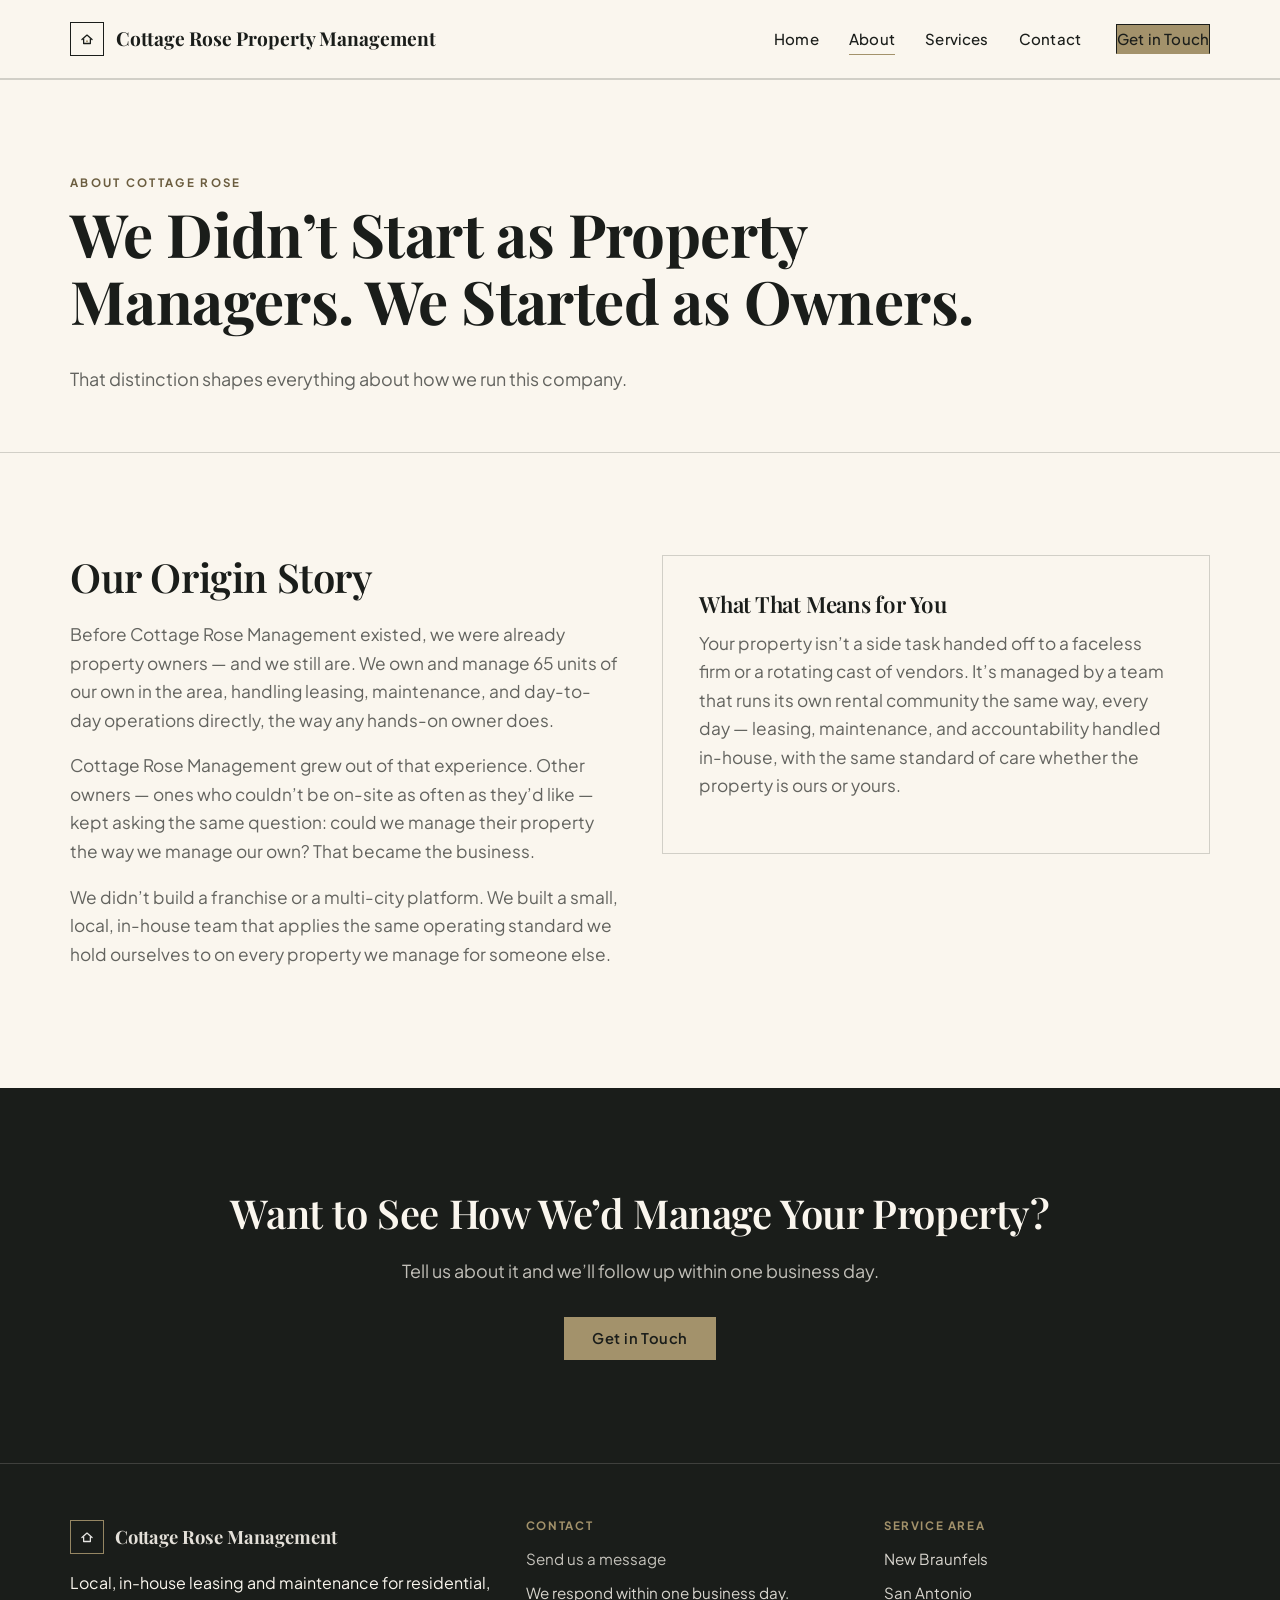
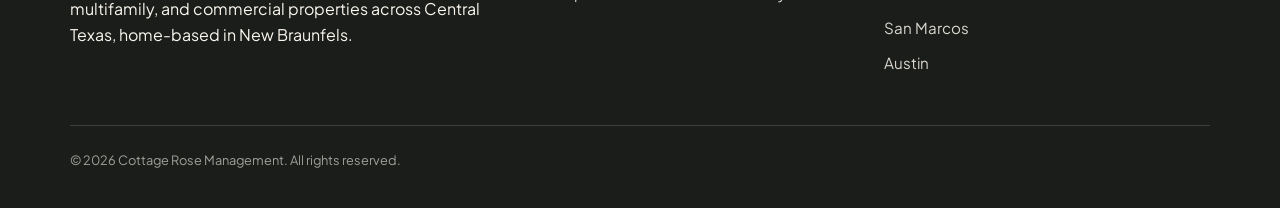
==== about.html @ 36126167 "Apply Web Interface Guidelines fixes across site Fix heading order, focus states, mobile nav focus t" ====
<!doctype html>
<html lang="en">
<head>
  <meta charset="UTF-8">
  <meta name="viewport" content="width=device-width, initial-scale=1.0">
  <meta name="color-scheme" content="light">
  <meta name="theme-color" content="#FAF6EE">
  <title>About Cottage Rose Management | Central Texas Owner-Operators</title>
  <meta name="description" content="Cottage Rose Property Management started as property owners, not property managers. We own and manage 65&nbsp;units of our own in the area, and manage every client property to that same standard.">
  <link rel="canonical" href="https://cottagerosepm.com/about.html">
  <link rel="icon" href="favicon.svg" type="image/svg+xml">

  <link rel="preconnect" href="https://fonts.googleapis.com">
  <link rel="preconnect" href="https://fonts.gstatic.com" crossorigin>
  <link href="https://fonts.googleapis.com/css2?family=Playfair+Display:wght@500;600;700;800&family=Plus+Jakarta+Sans:wght@400;500;600;700&display=swap" rel="stylesheet">

  <link rel="stylesheet" href="styles.css">
</head>
<body>
  <a class="skip-link" href="#main">Skip to content</a>

  <header class="site-header">
    <div class="container">
      <a href="index.html" class="brand" translate="no">
        <span class="brand-mark" aria-hidden="true">
          <svg viewBox="0 0 64 64" fill="none" xmlns="http://www.w3.org/2000/svg">
            <path d="M14 34 L32 18 L50 34" stroke="#1A1D1A" stroke-width="4.5" stroke-linecap="round" stroke-linejoin="round"/>
            <path d="M20 30 V48 H44 V30" stroke="#1A1D1A" stroke-width="4.5" stroke-linejoin="round"/>
            <circle cx="32" cy="40" r="3.5" fill="#A3926B"/>
          </svg>
        </span>
        <span class="brand-name-full">Cottage Rose Property Management</span>
        <span class="brand-name-short">Cottage Rose</span>
      </a>

      <nav class="main-nav" id="main-nav" aria-label="Primary">
        <ul>
          <li><a href="index.html">Home</a></li>
          <li><a href="about.html" aria-current="page">About</a></li>
          <li><a href="services.html">Services</a></li>
          <li><a href="contact.html">Contact</a></li>
        </ul>
        <a href="contact.html" class="btn btn-primary">Get in Touch</a>
      </nav>

      <button class="nav-toggle" id="nav-toggle" aria-label="Toggle menu" aria-expanded="false" aria-controls="main-nav">
        <svg aria-hidden="true" focusable="false" viewBox="0 0 24 24" fill="none" stroke="currentColor" stroke-width="2" stroke-linecap="round"><line x1="3" y1="6" x2="21" y2="6"/><line x1="3" y1="12" x2="21" y2="12"/><line x1="3" y1="18" x2="21" y2="18"/></svg>
      </button>
    </div>
  </header>

  <main id="main">

    <section class="page-hero">
      <div class="container">
        <span class="eyebrow">About Cottage Rose</span>
        <h1>We Didn’t Start as Property Managers. We Started as Owners.</h1>
        <p class="lede">That distinction shapes everything about how we run this company.</p>
      </div>
    </section>

    <section class="section-white origin-story">
      <div class="container two-col">
        <div class="reveal">
          <h2>Our Origin Story</h2>
          <p>Before Cottage Rose Management existed, we were already property owners &mdash; and we still are. We own and manage 65&nbsp;units of our own in the area, handling leasing, maintenance, and day-to-day operations directly, the way any hands-on owner does.</p>
          <p>Cottage Rose Management grew out of that experience. Other owners &mdash; ones who couldn’t be on-site as often as they’d like &mdash; kept asking the same question: could we manage their property the way we manage our own? That became the business.</p>
          <p>We didn’t build a franchise or a multi-city platform. We built a small, local, in-house team that applies the same operating standard we hold ourselves to on every property we manage for someone else.</p>
        </div>
        <div class="reveal">
          <div class="callout">
            <h3>What That Means for You</h3>
            <p>Your property isn’t a side task handed off to a faceless firm or a rotating cast of vendors. It’s managed by a team that runs its own rental community the same way, every day &mdash; leasing, maintenance, and accountability handled in-house, with the same standard of care whether the property is ours or yours.</p>
          </div>
        </div>
      </div>
    </section>

    <section class="cta-band">
      <div class="container">
        <div class="reveal">
          <h2>Want to See How We’d Manage Your Property?</h2>
          <p class="lede">Tell us about it and we’ll follow up within one business day.</p>
          <div class="hero-actions">
            <a href="contact.html" class="btn btn-primary">Get in Touch</a>
          </div>
        </div>
      </div>
    </section>

  </main>

  <footer class="site-footer">
    <div class="container">
      <div class="footer-grid">
        <div>
          <a href="index.html" class="footer-brand" translate="no">
            <span class="brand-mark" aria-hidden="true">
              <svg viewBox="0 0 64 64" fill="none" xmlns="http://www.w3.org/2000/svg">
                <path d="M14 34 L32 18 L50 34" stroke="#FDFCF9" stroke-width="4.5" stroke-linecap="round" stroke-linejoin="round"/>
                <path d="M20 30 V48 H44 V30" stroke="#FDFCF9" stroke-width="4.5" stroke-linejoin="round"/>
              </svg>
            </span>
            Cottage Rose Management
          </a>
          <p>Local, in-house leasing and maintenance for residential, multifamily, and commercial properties across Central Texas, home-based in New Braunfels.</p>
        </div>
        <div>
          <h2>Contact</h2>
          <ul>
            <li><a href="contact.html">Send us a message</a></li>
            <li>We respond within one business day.</li>
          </ul>
        </div>
        <div>
          <h2>Service Area</h2>
          <ul>
            <li>New Braunfels</li>
            <li>San Antonio</li>
            <li>San Marcos</li>
            <li>Austin</li>
          </ul>
        </div>
      </div>
      <div class="footer-bottom">
        <p>&copy; 2026 Cottage Rose Management. All rights reserved.</p>
      </div>
    </div>
  </footer>

  <script src="main.js"></script>
</body>
</html>
---- styles.css ----
/* ==========================================================================
   Cottage Rose Management — shared stylesheet
   Design system: Boutique Architectural (editorial, hairline, sharp-cornered)
   ========================================================================== */

:root {
  --cream: #FAF6EE;
  --cream-line: rgba(26, 29, 26, 0.16);
  --charcoal: #1A1D1A;
  --charcoal-soft: rgba(26, 29, 26, 0.68);
  --charcoal-line: rgba(26, 29, 26, 0.18);
  --olive: #A3926B;
  --olive-dark: #6B5D3F; /* AA on cream (5.9:1); use --olive on dark sections */
  --white: #FFFFFF;

  /* legacy aliases kept so any un-migrated reference still resolves sanely */
  --ink: var(--charcoal);
  --limestone: var(--cream);
  --cedar: var(--olive);
  --juniper: var(--olive-dark);

  --font-serif: "Playfair Display", Georgia, serif;
  --font-sans: "Plus Jakarta Sans", -apple-system, BlinkMacSystemFont, "Segoe UI", sans-serif;

  --container: 1180px;
  --radius: 0;
}

/* ---------- reset ---------- */
*, *::before, *::after { box-sizing: border-box; }
html {
  scroll-behavior: smooth;
  scroll-padding-top: 96px; /* sticky header (78px) + breathing room */
  color-scheme: light;
  -webkit-tap-highlight-color: rgba(163, 146, 107, 0.25);
}
[id] { scroll-margin-top: 96px; }
a, button, input, select, textarea, label { touch-action: manipulation; }
@media (prefers-reduced-motion: reduce) {
  html { scroll-behavior: auto; }
  *, *::before, *::after {
    animation-duration: 0.01ms !important;
    animation-iteration-count: 1 !important;
    transition-duration: 0.01ms !important;
    scroll-behavior: auto !important;
  }
}

body { overflow-x: clip; }

body {
  margin: 0;
  background: var(--cream);
  color: var(--charcoal);
  font-family: var(--font-sans);
  font-size: 1rem;
  line-height: 1.65;
  -webkit-font-smoothing: antialiased;
}

img { max-width: 100%; height: auto; display: block; }
a { color: inherit; }
h1, h2, h3, h4 {
  font-family: var(--font-serif);
  color: var(--charcoal);
  line-height: 1.12;
  letter-spacing: -0.01em;
  margin: 0 0 0.5em;
  font-weight: 600;
}
p { margin: 0 0 1em; }
ul { margin: 0; padding: 0; list-style: none; }

h1, h2, h3 { text-wrap: balance; }
.lede, .reason-row p { text-wrap: pretty; }
h1 { font-size: clamp(2.3rem, 5.2vw, 3.75rem); font-weight: 700; }
h2 { font-size: clamp(1.7rem, 3.4vw, 2.5rem); }
h3, .as-h3 { font-size: clamp(1.15rem, 2.1vw, 1.4rem); }

.eyebrow {
  font-family: var(--font-sans);
  font-size: 0.72rem;
  letter-spacing: 0.2em;
  text-transform: uppercase;
  color: var(--olive-dark);
  font-weight: 700;
  display: inline-block;
  margin-bottom: 0.9em;
}

.lede {
  font-size: 1.12rem;
  color: var(--charcoal-soft);
  max-width: 58ch;
}

/* focus states */
a:focus-visible,
button:focus-visible,
input:focus-visible,
textarea:focus-visible,
select:focus-visible,
[tabindex="-1"]:focus-visible {
  outline: 2px solid var(--olive-dark);
  outline-offset: 3px;
}

.skip-link {
  position: absolute;
  left: -9999px;
  top: 0;
  background: var(--charcoal);
  color: var(--cream);
  padding: 0.75em 1.25em;
  z-index: 1000;
}
.skip-link:focus {
  left: 0;
  top: 0;
}

.container {
  max-width: var(--container);
  margin: 0 auto;
  padding: 0 max(1.25rem, env(safe-area-inset-right)) 0 max(1.25rem, env(safe-area-inset-left));
}

section { padding: clamp(3.5rem, 8vw, 6.5rem) 0; }
main > section {
  border-top: 1px solid var(--charcoal-line);
}
main > section.hero,
main > section.no-line {
  border-top: none;
}
main > section.section-dark {
  border-top-color: rgba(250, 246, 238, 0.16);
}

/* ---------- buttons ---------- */
.btn {
  display: inline-flex;
  align-items: center;
  justify-content: center;
  gap: 0.5em;
  font-family: var(--font-sans);
  font-weight: 600;
  font-size: 0.92rem;
  letter-spacing: 0.03em;
  padding: 0.9em 1.9em;
  border-radius: 0;
  border: 1.5px solid var(--charcoal);
  cursor: pointer;
  text-decoration: none;
  transition: background-color 0.18s ease, color 0.18s ease, border-color 0.18s ease;
  line-height: 1.1;
}
.btn-primary {
  background: var(--olive);
  color: var(--charcoal);
  border-color: var(--charcoal);
}
.btn-primary:hover { background: var(--charcoal); color: var(--cream); }
.btn-ghost {
  background: transparent;
  border-color: var(--charcoal);
  color: var(--charcoal);
}
.btn-ghost:hover { background: var(--charcoal); color: var(--cream); }
.btn-ghost-light {
  background: transparent;
  border-color: var(--cream);
  color: var(--cream);
}
.btn-ghost-light:hover { background: var(--cream); color: var(--charcoal); }
.btn-solid-dark {
  background: var(--charcoal);
  color: var(--cream);
  border-color: var(--charcoal);
}
.btn-solid-dark:hover { background: var(--olive); color: var(--charcoal); border-color: var(--charcoal); }

/* ---------- header ---------- */
.site-header {
  position: sticky;
  top: 0;
  z-index: 100;
  background: var(--cream);
  border-bottom: 1px solid var(--charcoal-line);
}
.site-header .container {
  display: flex;
  align-items: center;
  justify-content: space-between;
  height: 78px;
}
.brand, .corridor-city > *, .reason-row > * { min-width: 0; }
.brand {
  display: flex;
  align-items: center;
  gap: 0.65em;
  text-decoration: none;
  font-family: var(--font-serif);
  font-weight: 700;
  font-size: 1.2rem;
  color: var(--charcoal);
}
.brand-mark {
  width: 34px;
  height: 34px;
  display: inline-flex;
  align-items: center;
  justify-content: center;
  flex-shrink: 0;
  border: 1.5px solid var(--charcoal);
}
.brand-mark svg { width: 18px; height: 18px; }
.brand-name-full { display: none; }
.brand-name-short { display: inline; }
@media (min-width: 480px) {
  .brand-name-full { display: inline; }
  .brand-name-short { display: none; }
}

.main-nav {
  display: flex;
  align-items: center;
  gap: 2.2rem;
}
.main-nav ul {
  display: flex;
  gap: 1.9rem;
}
.main-nav a {
  text-decoration: none;
  font-weight: 500;
  font-size: 0.94rem;
  letter-spacing: 0.01em;
  color: var(--charcoal);
  padding: 0.4em 0;
  border-bottom: 1.5px solid transparent;
  transition: border-color 0.15s ease, color 0.15s ease;
}
.main-nav a:hover,
.main-nav a[aria-current="page"] {
  color: var(--charcoal);
  border-bottom-color: var(--olive);
}

.nav-toggle {
  display: none;
  background: none;
  border: none;
  cursor: pointer;
  padding: 0.5em;
  color: var(--charcoal);
}
.nav-toggle svg { width: 26px; height: 26px; }

@media (max-width: 860px) {
  .nav-toggle { display: inline-flex; }
  .main-nav {
    position: fixed;
    inset: 78px 0 0 0;
    background: var(--cream);
    flex-direction: column;
    align-items: flex-start;
    padding: 2rem 1.25rem;
    gap: 1.5rem;
    transform: translateX(100%);
    visibility: hidden;
    transition: transform 0.25s ease, visibility 0s linear 0.25s;
    overflow-y: auto;
    overscroll-behavior: contain;
    border-top: 1px solid var(--charcoal-line);
  }
  .main-nav.is-open { transform: translateX(0); visibility: visible; transition-delay: 0s; }
  .main-nav ul {
    flex-direction: column;
    gap: 1.1rem;
    width: 100%;
  }
  .main-nav a { font-size: 1.15rem; display: block; }
  .main-nav .btn { width: 100%; }
}

/* ---------- hero ---------- */
.hero {
  padding: clamp(3rem, 8vw, 5.5rem) 0 clamp(3rem, 7vw, 5rem);
  border-bottom: 1px solid var(--charcoal-line);
}
.hero .container {
  display: grid;
  gap: 3rem;
  align-items: center;
}
@media (min-width: 900px) {
  .hero .container {
    grid-template-columns: 1.15fr 0.85fr;
    gap: 4rem;
  }
}
.hero-headline {
  text-transform: uppercase;
  margin-bottom: 0.5em;
}
.hero-copy .lede { margin-bottom: 0; }
.hero-actions {
  display: flex;
  flex-wrap: wrap;
  gap: 1rem;
  margin-top: 1.9rem;
}

.sketch-frame {
  border: 1px solid var(--charcoal-line);
  padding: clamp(1.25rem, 3vw, 2.25rem);
  background: var(--white);
}
.sketch-frame img { width: 100%; }
.sketch-caption {
  display: block;
  margin-top: 1rem;
  font-size: 0.72rem;
  letter-spacing: 0.14em;
  text-transform: uppercase;
  color: var(--charcoal-soft);
  text-align: center;
}

/* ---------- generic layout helpers ---------- */
.card {
  background: var(--white);
  border: 1px solid var(--charcoal-line);
  border-radius: 0;
  padding: 2rem;
}

.grid {
  display: grid;
  gap: 1.5rem;
}
@media (min-width: 700px) {
  .grid-3 { grid-template-columns: repeat(3, 1fr); }
  .grid-2 { grid-template-columns: repeat(2, 1fr); }
  .grid-4 { grid-template-columns: repeat(4, 1fr); }
}

/* ---------- reveal on scroll ---------- */
.reveal {
  opacity: 0;
  transform: translateY(14px);
  transition: opacity 0.6s ease, transform 0.6s ease;
}
.reveal.is-visible {
  opacity: 1;
  transform: translateY(0);
}
@media (prefers-reduced-motion: reduce) {
  .reveal { opacity: 1; transform: none; transition: none; }
}

/* ---------- section variants ---------- */
.section-white { background: var(--cream); }
.section-dark,
.section-ink {
  background: var(--charcoal);
  color: var(--cream);
}
.section-dark h2, .section-dark h3,
.section-ink h2, .section-ink h3 { color: var(--cream); }
.section-dark .eyebrow,
.section-ink .eyebrow { color: var(--olive); }
.section-dark .lede,
.section-ink .lede { color: rgba(250, 246, 238, 0.75); }

.section-head {
  max-width: 720px;
  margin: 0 auto 3rem;
  text-align: center;
}
.section-head.align-left { text-align: left; margin-left: 0; }

/* ---------- audience / trust section ---------- */
.audience-section .container {
  display: grid;
  gap: 3rem;
  align-items: center;
}
@media (min-width: 900px) {
  .audience-section .container { grid-template-columns: 0.9fr 1.1fr; }
}
.audience-visual {
  border: 1px solid var(--charcoal-line);
  background: var(--white);
  padding: 1.5rem;
}

/* ---------- why cottage rose / differentiator ---------- */
.differentiator {
  border-top: 1px solid var(--charcoal-line);
  border-bottom: 1px solid var(--charcoal-line);
  padding: clamp(1.75rem, 4vw, 2.5rem) 0;
  margin-bottom: 2.75rem;
}
.differentiator h3 { margin-bottom: 0.5em; }

.reason-list {
  border-top: 1px solid var(--charcoal-line);
}
.reason-row {
  display: grid;
  grid-template-columns: auto 1fr;
  gap: 1.5rem 2rem;
  padding: 1.9rem 0;
  border-bottom: 1px solid var(--charcoal-line);
  align-items: start;
}
@media (min-width: 700px) {
  .reason-row { grid-template-columns: 100px 1fr; }
}
.reason-number, .city-index, .wwd-index, .step-index, .pillar-stat .num {
  font-variant-numeric: tabular-nums;
}
.reason-number {
  font-family: var(--font-serif);
  font-size: 1.6rem;
  color: var(--olive-dark);
  line-height: 1;
}
.reason-row h3 { margin-bottom: 0.4em; }
.reason-row p { margin: 0; color: var(--charcoal-soft); max-width: 56ch; }

/* ---------- corridor / service area section ---------- */
.corridor-grid {
  display: grid;
  gap: 2.5rem;
}
@media (min-width: 860px) {
  .corridor-grid { grid-template-columns: 0.9fr 1.1fr; gap: 4rem; }
}
.corridor-cities {
  border-top: 1px solid rgba(250, 246, 238, 0.2);
}
.corridor-city {
  display: grid;
  grid-template-columns: 3rem 1fr auto;
  align-items: baseline;
  gap: 1rem;
  padding: 1.4rem 0;
  border-bottom: 1px solid rgba(250, 246, 238, 0.2);
}
.corridor-city .city-index {
  font-family: var(--font-sans);
  font-size: 0.78rem;
  letter-spacing: 0.08em;
  color: var(--olive);
  font-weight: 700;
}
.corridor-city .city-name {
  font-family: var(--font-serif);
  font-size: 1.3rem;
  color: var(--cream);
}
.corridor-city .city-tag {
  font-size: 0.72rem;
  letter-spacing: 0.1em;
  text-transform: uppercase;
  color: var(--olive);
  font-weight: 700;
  text-align: right;
}

/* ---------- what we do (typographic grid) ---------- */
.wwd-grid {
  border-top: 1px solid var(--charcoal-line);
  border-left: 1px solid var(--charcoal-line);
  display: grid;
}
@media (min-width: 700px) {
  .wwd-grid { grid-template-columns: repeat(4, 1fr); }
}
.wwd-item {
  padding: 2rem 1.75rem;
  border-right: 1px solid var(--charcoal-line);
  border-bottom: 1px solid var(--charcoal-line);
}
.wwd-item .wwd-index {
  font-family: var(--font-sans);
  font-size: 0.72rem;
  letter-spacing: 0.14em;
  color: var(--olive-dark);
  font-weight: 700;
  text-transform: uppercase;
  display: block;
  margin-bottom: 1rem;
}
.wwd-item h3 { margin-bottom: 0.5em; }
.wwd-item p { margin: 0; color: var(--charcoal-soft); font-size: 0.95rem; }

/* ---------- how it works ---------- */
.steps {
  border-top: 1px solid var(--charcoal-line);
  border-left: 1px solid var(--charcoal-line);
  display: grid;
}
@media (min-width: 700px) {
  .steps { grid-template-columns: repeat(4, 1fr); }
}
.step {
  padding: 2rem 1.75rem;
  border-right: 1px solid var(--charcoal-line);
  border-bottom: 1px solid var(--charcoal-line);
}
.step-index {
  font-family: var(--font-sans);
  font-size: 0.78rem;
  letter-spacing: 0.1em;
  color: var(--olive-dark);
  font-weight: 700;
  display: block;
  margin-bottom: 0.9em;
}

/* ---------- CTA band ---------- */
.cta-band {
  background: var(--charcoal);
  color: var(--cream);
  text-align: center;
}
.cta-band h2 { color: var(--cream); }
.cta-band .lede { color: rgba(250, 246, 238, 0.75); margin-left: auto; margin-right: auto; }
.cta-band .hero-actions { justify-content: center; }

/* ---------- about page ---------- */
.origin-story p { font-size: 1.08rem; max-width: 66ch; color: var(--charcoal-soft); }
.callout {
  border: 1px solid var(--charcoal-line);
  padding: clamp(1.75rem, 4vw, 2.25rem);
}
.callout h3 { margin-bottom: 0.5em; }

/* ---------- services page ---------- */
.pillar {
  border: 1px solid var(--charcoal-line);
  padding: clamp(1.75rem, 4vw, 2.5rem);
}
.pillar h3, .pillar .as-h3 { margin-bottom: 0.3em; }
.pillar .eyebrow { margin-bottom: 0.5em; }
.pillar ul { margin-top: 1rem; }
.pillar li {
  position: relative;
  padding-left: 1.4em;
  margin-bottom: 0.75em;
  color: var(--charcoal-soft);
}
.pillar li::before {
  content: "\2014";
  position: absolute;
  left: 0;
  color: var(--olive-dark);
}

.pillar-stat {
  display: inline-flex;
  align-items: baseline;
  gap: 0.6em;
  border: 1px solid var(--charcoal-line);
  padding: 0.6em 1.1em;
  margin: 0 0 1.25em;
}
.pillar-stat .num {
  font-family: var(--font-serif);
  font-size: 1.35rem;
  font-weight: 700;
  color: var(--olive-dark);
}
.pillar-stat .label {
  font-size: 0.7rem;
  text-transform: uppercase;
  letter-spacing: 0.08em;
  color: var(--charcoal-soft);
}

.comparison {
  background: var(--charcoal);
  color: var(--cream);
  padding: clamp(1.75rem, 4vw, 2.5rem);
}
.comparison h3, .comparison .as-h3 { color: var(--cream); }
.comparison-grid {
  display: grid;
  gap: 1px;
  margin-top: 1.5rem;
  background: rgba(250, 246, 238, 0.18);
}
@media (min-width: 700px) {
  .comparison-grid { grid-template-columns: 1fr 1fr; }
}
.comparison-col {
  background: var(--charcoal);
  padding: 1.75rem;
}
.comparison-col h3 {
  font-family: var(--font-sans);
  font-size: 0.75rem;
  letter-spacing: 0.14em;
  text-transform: uppercase;
  margin-bottom: 1em;
  font-weight: 700;
}
.comparison-col.us h3 { color: var(--olive); }
.comparison-col.them h3 { color: rgba(250, 246, 238, 0.55); }
.comparison-col li {
  padding-left: 1.3em;
  position: relative;
  margin-bottom: 0.7em;
  font-size: 0.96rem;
}
.comparison-col li::before {
  content: "\2014";
  position: absolute;
  left: 0;
  opacity: 0.6;
}

.property-types {
  display: flex;
  flex-wrap: wrap;
  gap: 0.75rem;
}
.tag {
  font-family: var(--font-sans);
  font-size: 0.8rem;
  letter-spacing: 0.03em;
  background: transparent;
  border: 1px solid var(--charcoal-line);
  padding: 0.55em 1.1em;
  color: var(--charcoal);
}

/* ---------- testimonials placeholder ---------- */
.testimonials-placeholder {
  border: 1px dashed var(--charcoal-line);
  padding: 2rem;
  text-align: center;
  color: var(--charcoal-soft);
  font-size: 0.92rem;
}

/* ---------- contact page ---------- */
.contact-layout {
  display: grid;
  gap: 2.5rem;
}
@media (min-width: 900px) {
  .contact-layout { grid-template-columns: 1.2fr 0.8fr; }
}
.contact-form {
  border: 1px solid var(--charcoal-line);
  padding: clamp(1.75rem, 4vw, 2.5rem);
}
.form-row { margin-bottom: 1.5rem; }
.form-row-group {
  display: grid;
  gap: 1.5rem;
}
@media (min-width: 560px) {
  .form-row-group.cols-2 { grid-template-columns: 1fr 1fr; }
}
label {
  display: block;
  font-family: var(--font-sans);
  font-weight: 700;
  font-size: 0.72rem;
  letter-spacing: 0.1em;
  text-transform: uppercase;
  margin-bottom: 0.6em;
  color: var(--charcoal-soft);
}
.hint { font-weight: 400; text-transform: none; letter-spacing: 0; color: var(--charcoal-soft); font-size: 0.85rem; }
input[type="text"],
input[type="email"],
input[type="tel"],
select,
textarea {
  width: 100%;
  font-family: var(--font-sans);
  font-size: 1rem;
  padding: 0.6em 0.1em;
  border: none;
  border-bottom: 1px solid rgba(26, 29, 26, 0.3);
  border-radius: 0;
  background: transparent;
  color: var(--charcoal);
  transition: border-color 0.15s ease;
}
input:focus-visible, select:focus-visible, textarea:focus-visible { border-bottom-color: var(--olive-dark); }
select, select option { background-color: var(--cream); color: var(--charcoal); }
.section-dark a:focus-visible, .cta-band a:focus-visible, .site-footer a:focus-visible, .contact-info-card a:focus-visible { outline-color: var(--olive); }
textarea { resize: vertical; min-height: 120px; }

.hp-field {
  position: absolute;
  left: -9999px;
  width: 1px;
  height: 1px;
  overflow: hidden;
}

.form-status {
  margin-top: 1rem;
  padding: 1rem 1.25rem;
  border: 1px solid var(--charcoal-line);
  font-size: 0.95rem;
  display: none;
}
.form-status.is-visible { display: block; }
.form-status.success {
  border-color: var(--olive-dark);
  color: var(--charcoal);
}
.form-status.error {
  border-color: var(--charcoal);
  color: var(--charcoal);
}
.form-success-panel {
  text-align: center;
  padding: 2.5rem 1rem;
}

.contact-info-card {
  background: var(--charcoal);
  color: var(--cream);
  padding: clamp(1.75rem, 4vw, 2.25rem);
}
.contact-info-card h3, .contact-info-card .as-h3 { color: var(--cream); }
.contact-info-card a {
  color: var(--cream);
  text-decoration: none;
  border-bottom: 1px solid rgba(250, 246, 238, 0.4);
}
.contact-info-card a:hover { border-bottom-color: var(--cream); }
.contact-list { margin-top: 1.4rem; }
.contact-list li { margin-bottom: 1.2rem; font-size: 0.98rem; }
.contact-list .label {
  display: block;
  font-family: var(--font-sans);
  font-size: 0.7rem;
  letter-spacing: 0.12em;
  text-transform: uppercase;
  color: var(--olive);
  margin-bottom: 0.4em;
  font-weight: 700;
}

/* ---------- footer ---------- */
.site-footer {
  background: var(--charcoal);
  color: var(--cream);
  padding: 3.5rem 0 1.5rem;
  border-top: 1px solid rgba(250, 246, 238, 0.16);
}
.footer-grid {
  display: grid;
  gap: 2rem;
  margin-bottom: 2.5rem;
}
@media (min-width: 700px) {
  .footer-grid { grid-template-columns: 1.3fr 1fr 1fr; }
}
.footer-brand {
  display: flex;
  align-items: center;
  gap: 0.6em;
  font-family: var(--font-serif);
  font-weight: 700;
  font-size: 1.15rem;
  color: var(--cream);
  margin-bottom: 0.85em;
  text-decoration: none;
}
.footer-brand .brand-mark { border-color: var(--olive); }
.site-footer h2 {
  font-family: var(--font-sans);
  font-size: 0.72rem;
  letter-spacing: 0.14em;
  text-transform: uppercase;
  color: var(--olive);
  margin-bottom: 1.1em;
  font-weight: 700;
}
.site-footer a {
  color: var(--cream);
  text-decoration: none;
  opacity: 0.9;
}
.site-footer a:hover { opacity: 1; text-decoration: underline; }
.site-footer li { margin-bottom: 0.65em; font-size: 0.95rem; opacity: 0.85; }
.footer-bottom {
  border-top: 1px solid rgba(250, 246, 238, 0.16);
  padding-top: 1.5rem;
  font-size: 0.8rem;
  color: rgba(250, 246, 238, 0.6);
  display: flex;
  flex-wrap: wrap;
  gap: 0.5rem 1.5rem;
  justify-content: space-between;
}
/* ---------- misc page bits ---------- */
.page-hero {
  padding: clamp(3.5rem, 8vw, 5.5rem) 0 2.5rem;
}
.page-hero .eyebrow { margin-bottom: 0.7em; }
.page-hero .lede { margin-top: 0.75rem; }

.two-col {
  display: grid;
  gap: 2.75rem;
}
@media (min-width: 860px) {
  .two-col { grid-template-columns: 1fr 1fr; align-items: start; }
}
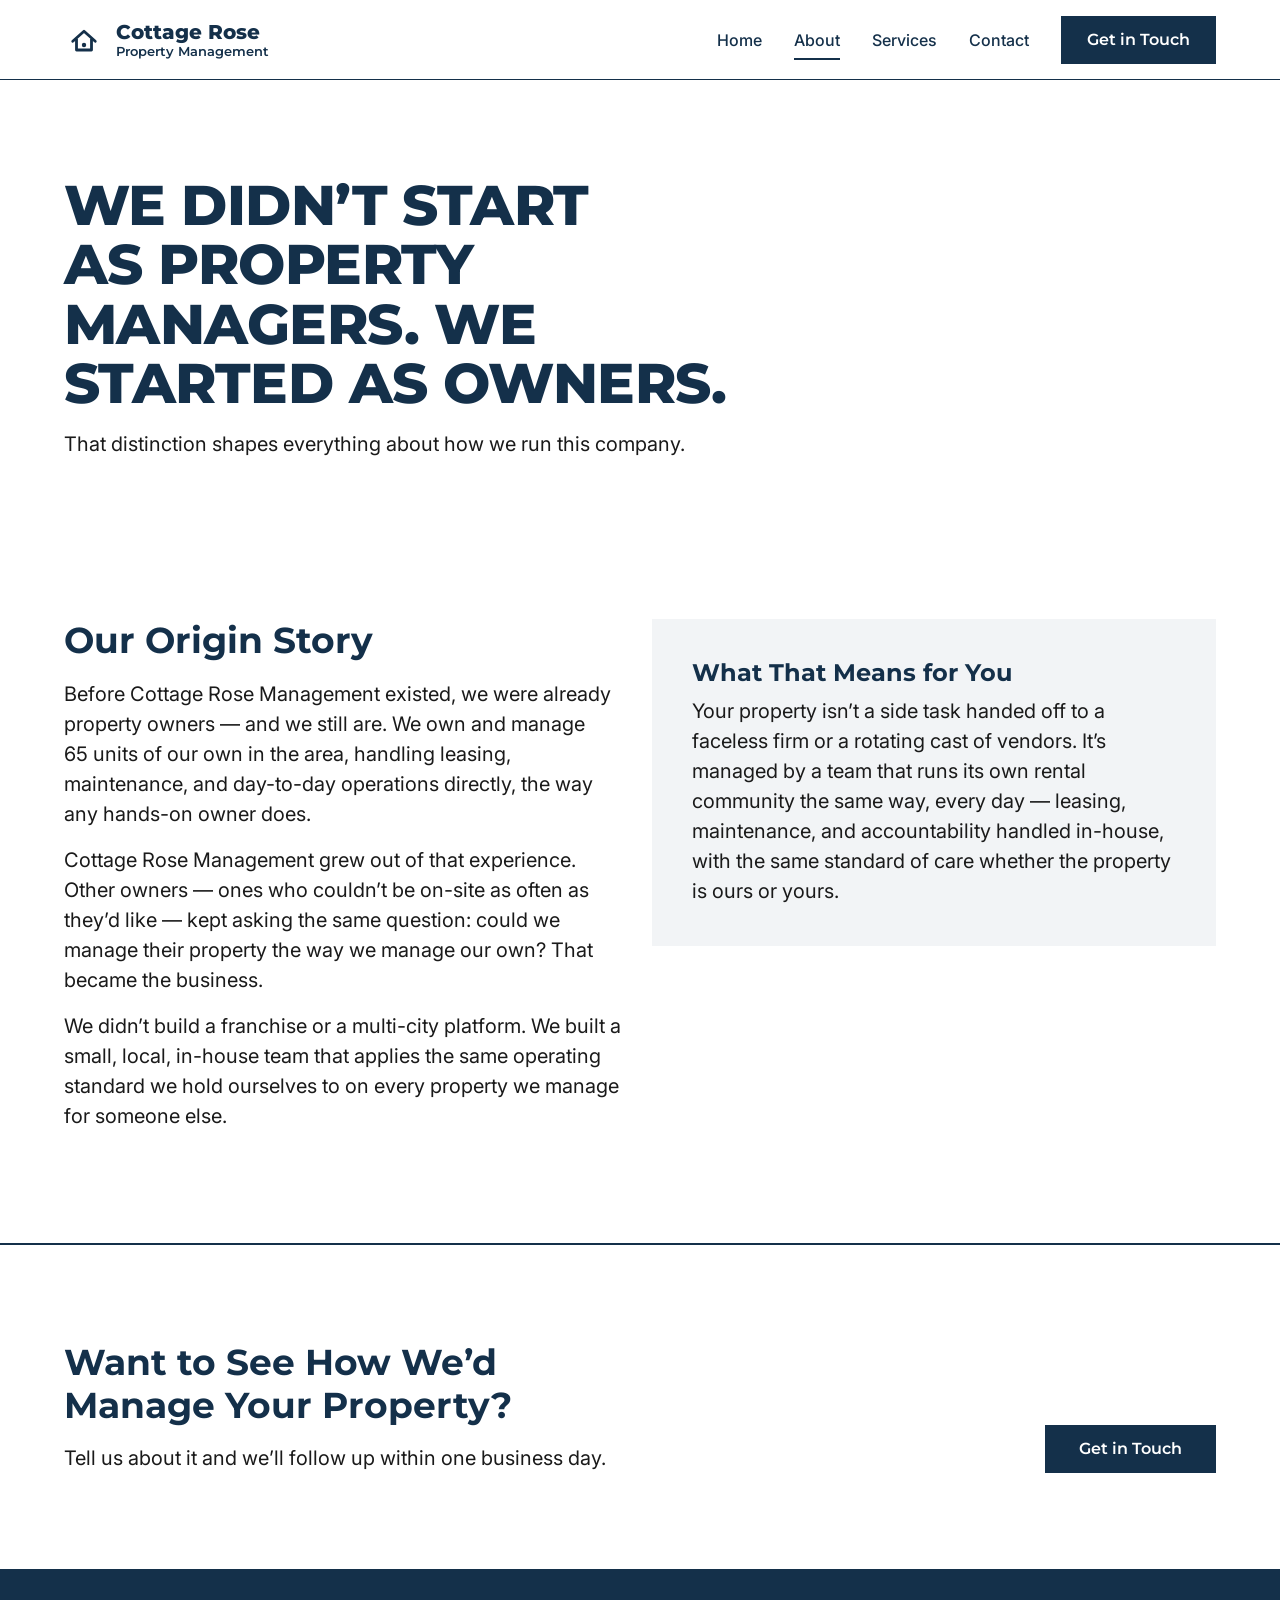
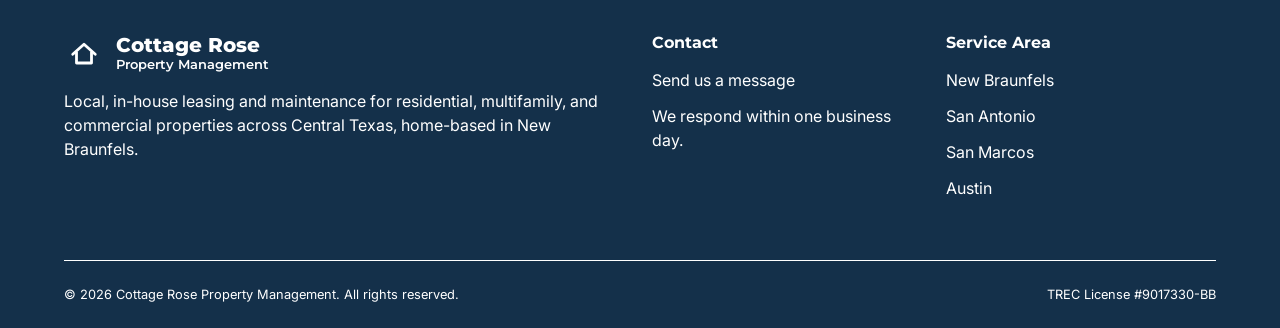
==== commit 680b2dc8: "Restyle to Cottage Rose brand system with flat, open layout Navy/gold/white/gray palette, Montserrat" ====
--- a/about.html
+++ b/about.html
@@ -4,7 +4,7 @@
   <meta charset="UTF-8">
   <meta name="viewport" content="width=device-width, initial-scale=1.0">
   <meta name="color-scheme" content="light">
-  <meta name="theme-color" content="#FAF6EE">
+  <meta name="theme-color" content="#FFFFFF">
   <title>About Cottage Rose Management | Central Texas Owner-Operators</title>
   <meta name="description" content="Cottage Rose Property Management started as property owners, not property managers. We own and manage 65&nbsp;units of our own in the area, and manage every client property to that same standard.">
   <link rel="canonical" href="https://cottagerosepm.com/about.html">
@@ -12,7 +12,7 @@
 
   <link rel="preconnect" href="https://fonts.googleapis.com">
   <link rel="preconnect" href="https://fonts.gstatic.com" crossorigin>
-  <link href="https://fonts.googleapis.com/css2?family=Playfair+Display:wght@500;600;700;800&family=Plus+Jakarta+Sans:wght@400;500;600;700&display=swap" rel="stylesheet">
+  <link href="https://fonts.googleapis.com/css2?family=Inter:wght@400;500;600&family=Montserrat:wght@600;700;800&display=swap" rel="stylesheet">
 
   <link rel="stylesheet" href="styles.css">
 </head>
@@ -24,13 +24,12 @@
       <a href="index.html" class="brand" translate="no">
         <span class="brand-mark" aria-hidden="true">
           <svg viewBox="0 0 64 64" fill="none" xmlns="http://www.w3.org/2000/svg">
-            <path d="M14 34 L32 18 L50 34" stroke="#1A1D1A" stroke-width="4.5" stroke-linecap="round" stroke-linejoin="round"/>
-            <path d="M20 30 V48 H44 V30" stroke="#1A1D1A" stroke-width="4.5" stroke-linejoin="round"/>
-            <circle cx="32" cy="40" r="3.5" fill="#A3926B"/>
+            <path d="M14 34 L32 18 L50 34" stroke="#14304A" stroke-width="4.5" stroke-linecap="round" stroke-linejoin="round"/>
+            <path d="M20 30 V48 H44 V30" stroke="#14304A" stroke-width="4.5" stroke-linejoin="round"/>
+            <circle cx="32" cy="40" r="3.5" fill="#14304A"/>
           </svg>
         </span>
-        <span class="brand-name-full">Cottage Rose Property Management</span>
-        <span class="brand-name-short">Cottage Rose</span>
+        <span class="brand-text"><span class="brand-line1">Cottage Rose</span><span class="brand-line2">Property Management</span></span>
       </a>
 
       <nav class="main-nav" id="main-nav" aria-label="Primary">
@@ -53,7 +52,6 @@
 
     <section class="page-hero">
       <div class="container">
-        <span class="eyebrow">About Cottage Rose</span>
         <h1>We Didn’t Start as Property Managers. We Started as Owners.</h1>
         <p class="lede">That distinction shapes everything about how we run this company.</p>
       </div>
@@ -97,11 +95,11 @@
           <a href="index.html" class="footer-brand" translate="no">
             <span class="brand-mark" aria-hidden="true">
               <svg viewBox="0 0 64 64" fill="none" xmlns="http://www.w3.org/2000/svg">
-                <path d="M14 34 L32 18 L50 34" stroke="#FDFCF9" stroke-width="4.5" stroke-linecap="round" stroke-linejoin="round"/>
-                <path d="M20 30 V48 H44 V30" stroke="#FDFCF9" stroke-width="4.5" stroke-linejoin="round"/>
+                <path d="M14 34 L32 18 L50 34" stroke="#FFFFFF" stroke-width="4.5" stroke-linecap="round" stroke-linejoin="round"/>
+                <path d="M20 30 V48 H44 V30" stroke="#FFFFFF" stroke-width="4.5" stroke-linejoin="round"/>
               </svg>
             </span>
-            Cottage Rose Management
+            <span class="brand-text"><span class="brand-line1">Cottage Rose</span><span class="brand-line2">Property Management</span></span>
           </a>
           <p>Local, in-house leasing and maintenance for residential, multifamily, and commercial properties across Central Texas, home-based in New Braunfels.</p>
         </div>
@@ -123,7 +121,8 @@
         </div>
       </div>
       <div class="footer-bottom">
-        <p>&copy; 2026 Cottage Rose Management. All rights reserved.</p>
+        <p>&copy; 2026 Cottage Rose Property Management. All rights reserved.</p>
+        <p>TREC License&nbsp;#9017330-BB</p>
       </div>
     </div>
   </footer>
--- a/styles.css
+++ b/styles.css
@@ -1,38 +1,32 @@
 /* ==========================================================================
-   Cottage Rose Management — shared stylesheet
-   Design system: Boutique Architectural (editorial, hairline, sharp-cornered)
+   Cottage Rose Property Management — shared stylesheet
+   System: flat, open, square-cornered. Five brand colors only.
+   Type: 1.25 modular scale · Spacing: 4/8px grid · Layout: 12 columns, 24px gutter
    ========================================================================== */
 
 :root {
-  --cream: #FAF6EE;
-  --cream-line: rgba(26, 29, 26, 0.16);
-  --charcoal: #1A1D1A;
-  --charcoal-soft: rgba(26, 29, 26, 0.68);
-  --charcoal-line: rgba(26, 29, 26, 0.18);
-  --olive: #A3926B;
-  --olive-dark: #6B5D3F; /* AA on cream (5.9:1); use --olive on dark sections */
+  /* brand palette — no tints, gradients or shadows */
   --white: #FFFFFF;
-
-  /* legacy aliases kept so any un-migrated reference still resolves sanely */
-  --ink: var(--charcoal);
-  --limestone: var(--cream);
-  --cedar: var(--olive);
-  --juniper: var(--olive-dark);
-
-  --font-serif: "Playfair Display", Georgia, serif;
-  --font-sans: "Plus Jakarta Sans", -apple-system, BlinkMacSystemFont, "Segoe UI", sans-serif;
-
-  --container: 1180px;
-  --radius: 0;
+  --ink: #1A1A1A;
+  --navy: #14304A;
+  --gold: #D9A33A;
+  --gray: #F2F4F6;
+
+  --font-head: "Montserrat", "Segoe UI", system-ui, sans-serif;
+  --font-sans: "Inter", -apple-system, BlinkMacSystemFont, "Segoe UI", sans-serif;
+
+  --container: 1200px;
+  --gutter: 1.5rem;
+  --header-h: 80px;
 }
 
 /* ---------- reset ---------- */
 *, *::before, *::after { box-sizing: border-box; }
 html {
   scroll-behavior: smooth;
-  scroll-padding-top: 96px; /* sticky header (78px) + breathing room */
+  scroll-padding-top: 96px; /* sticky header + breathing room */
   color-scheme: light;
-  -webkit-tap-highlight-color: rgba(163, 146, 107, 0.25);
+  -webkit-tap-highlight-color: rgba(20, 48, 74, 0.15);
 }
 [id] { scroll-margin-top: 96px; }
 a, button, input, select, textarea, label { touch-action: manipulation; }
@@ -46,300 +40,235 @@
   }
 }
 
-body { overflow-x: clip; }
-
 body {
   margin: 0;
-  background: var(--cream);
-  color: var(--charcoal);
+  overflow-x: clip;
+  background: var(--white);
+  color: var(--ink);
   font-family: var(--font-sans);
   font-size: 1rem;
-  line-height: 1.65;
+  line-height: 1.5;
   -webkit-font-smoothing: antialiased;
 }
 
 img { max-width: 100%; height: auto; display: block; }
 a { color: inherit; }
 h1, h2, h3, h4 {
-  font-family: var(--font-serif);
-  color: var(--charcoal);
-  line-height: 1.12;
+  font-family: var(--font-head);
+  color: var(--navy);
+  line-height: 1.2;
+  margin: 0 0 1rem;
+  font-weight: 700;
+}
+h1, h2, h3 { text-wrap: balance; }
+p { margin: 0 0 1rem; }
+ul { margin: 0; padding: 0; list-style: none; }
+
+h1 {
+  font-size: clamp(2.5rem, 5vw, 3.5rem);
+  font-weight: 800;
+  line-height: 1.06;
   letter-spacing: -0.01em;
-  margin: 0 0 0.5em;
-  font-weight: 600;
-}
-p { margin: 0 0 1em; }
-ul { margin: 0; padding: 0; list-style: none; }
-
-h1, h2, h3 { text-wrap: balance; }
-.lede, .reason-row p { text-wrap: pretty; }
-h1 { font-size: clamp(2.3rem, 5.2vw, 3.75rem); font-weight: 700; }
-h2 { font-size: clamp(1.7rem, 3.4vw, 2.5rem); }
-h3, .as-h3 { font-size: clamp(1.15rem, 2.1vw, 1.4rem); }
-
-.eyebrow {
-  font-family: var(--font-sans);
-  font-size: 0.72rem;
-  letter-spacing: 0.2em;
   text-transform: uppercase;
-  color: var(--olive-dark);
-  font-weight: 700;
-  display: inline-block;
-  margin-bottom: 0.9em;
-}
+}
+h2 { font-size: clamp(1.75rem, 3vw, 2.25rem); }
+h3, .as-h3 { font-size: clamp(1.25rem, 2vw, 1.5rem); }
 
 .lede {
-  font-size: 1.12rem;
-  color: var(--charcoal-soft);
+  font-size: 1.25rem;
   max-width: 58ch;
-}
-
-/* focus states */
+  text-wrap: pretty;
+}
+
+/* ---------- focus ---------- */
 a:focus-visible,
 button:focus-visible,
 input:focus-visible,
 textarea:focus-visible,
 select:focus-visible,
 [tabindex="-1"]:focus-visible {
-  outline: 2px solid var(--olive-dark);
+  outline: 2px solid var(--navy);
   outline-offset: 3px;
 }
+.section-dark a:focus-visible,
+.site-footer a:focus-visible,
+.contact-info-card a:focus-visible,
+.section-dark .btn:focus-visible { outline-color: var(--white); }
 
 .skip-link {
   position: absolute;
   left: -9999px;
   top: 0;
-  background: var(--charcoal);
-  color: var(--cream);
-  padding: 0.75em 1.25em;
+  background: var(--navy);
+  color: var(--white);
+  padding: 0.75rem 1.25rem;
   z-index: 1000;
 }
-.skip-link:focus {
-  left: 0;
-  top: 0;
-}
+.skip-link:focus { left: 0; top: 0; }
 
 .container {
   max-width: var(--container);
   margin: 0 auto;
-  padding: 0 max(1.25rem, env(safe-area-inset-right)) 0 max(1.25rem, env(safe-area-inset-left));
-}
-
-section { padding: clamp(3.5rem, 8vw, 6.5rem) 0; }
-main > section {
-  border-top: 1px solid var(--charcoal-line);
-}
-main > section.hero,
-main > section.no-line {
-  border-top: none;
-}
-main > section.section-dark {
-  border-top-color: rgba(250, 246, 238, 0.16);
-}
-
-/* ---------- buttons ---------- */
+  padding: 0 max(var(--gutter), env(safe-area-inset-right)) 0 max(var(--gutter), env(safe-area-inset-left));
+}
+
+section { padding: clamp(4rem, 8vw, 6rem) 0; }
+
+/* ---------- buttons: square navy blocks ---------- */
 .btn {
   display: inline-flex;
   align-items: center;
   justify-content: center;
-  gap: 0.5em;
-  font-family: var(--font-sans);
+  min-height: 3rem;
+  padding: 0 2rem;
+  font-family: var(--font-head);
   font-weight: 600;
-  font-size: 0.92rem;
-  letter-spacing: 0.03em;
-  padding: 0.9em 1.9em;
+  font-size: 1rem;
+  line-height: 1.25;
+  text-decoration: none;
+  border: 2px solid var(--navy);
   border-radius: 0;
-  border: 1.5px solid var(--charcoal);
   cursor: pointer;
-  text-decoration: none;
   transition: background-color 0.18s ease, color 0.18s ease, border-color 0.18s ease;
-  line-height: 1.1;
-}
-.btn-primary {
-  background: var(--olive);
-  color: var(--charcoal);
-  border-color: var(--charcoal);
-}
-.btn-primary:hover { background: var(--charcoal); color: var(--cream); }
-.btn-ghost {
-  background: transparent;
-  border-color: var(--charcoal);
-  color: var(--charcoal);
-}
-.btn-ghost:hover { background: var(--charcoal); color: var(--cream); }
-.btn-ghost-light {
-  background: transparent;
-  border-color: var(--cream);
-  color: var(--cream);
-}
-.btn-ghost-light:hover { background: var(--cream); color: var(--charcoal); }
-.btn-solid-dark {
-  background: var(--charcoal);
-  color: var(--cream);
-  border-color: var(--charcoal);
-}
-.btn-solid-dark:hover { background: var(--olive); color: var(--charcoal); border-color: var(--charcoal); }
+}
+.btn-primary, .btn-solid-dark { background: var(--navy); color: var(--white); }
+.btn-primary:hover, .btn-solid-dark:hover { background: var(--white); color: var(--navy); }
+.btn-ghost { background: transparent; color: var(--navy); }
+.btn-ghost:hover { background: var(--navy); color: var(--white); }
+.section-dark .btn-primary,
+.btn-ghost-light { background: var(--white); color: var(--navy); border-color: var(--white); }
+.section-dark .btn-primary:hover,
+.btn-ghost-light:hover { background: transparent; color: var(--white); }
 
 /* ---------- header ---------- */
 .site-header {
   position: sticky;
   top: 0;
   z-index: 100;
-  background: var(--cream);
-  border-bottom: 1px solid var(--charcoal-line);
+  height: var(--header-h);
+  background: var(--white);
+  border-bottom: 1px solid var(--navy);
 }
 .site-header .container {
   display: flex;
   align-items: center;
   justify-content: space-between;
-  height: 78px;
-}
-.brand, .corridor-city > *, .reason-row > * { min-width: 0; }
-.brand {
+  height: 100%;
+}
+.brand, .footer-brand {
   display: flex;
   align-items: center;
-  gap: 0.65em;
+  gap: 0.75rem;
+  min-width: 0;
   text-decoration: none;
-  font-family: var(--font-serif);
-  font-weight: 700;
-  font-size: 1.2rem;
-  color: var(--charcoal);
+  color: var(--navy);
 }
 .brand-mark {
-  width: 34px;
-  height: 34px;
+  width: 40px;
+  height: 40px;
   display: inline-flex;
   align-items: center;
   justify-content: center;
   flex-shrink: 0;
-  border: 1.5px solid var(--charcoal);
-}
-.brand-mark svg { width: 18px; height: 18px; }
-.brand-name-full { display: none; }
-.brand-name-short { display: inline; }
-@media (min-width: 480px) {
-  .brand-name-full { display: inline; }
-  .brand-name-short { display: none; }
-}
-
-.main-nav {
-  display: flex;
-  align-items: center;
-  gap: 2.2rem;
-}
-.main-nav ul {
-  display: flex;
-  gap: 1.9rem;
-}
-.main-nav a {
+}
+.brand-mark svg { width: 100%; height: 100%; }
+.brand-text { display: flex; flex-direction: column; line-height: 1.2; }
+.brand-line1 { font-family: var(--font-head); font-weight: 800; font-size: 1.25rem; }
+.brand-line2 { font-family: var(--font-head); font-weight: 600; font-size: 0.8rem; }
+
+.main-nav { display: flex; align-items: center; gap: 2rem; }
+.main-nav ul { display: flex; gap: 2rem; }
+.main-nav a:not(.btn) {
   text-decoration: none;
   font-weight: 500;
-  font-size: 0.94rem;
-  letter-spacing: 0.01em;
-  color: var(--charcoal);
-  padding: 0.4em 0;
-  border-bottom: 1.5px solid transparent;
-  transition: border-color 0.15s ease, color 0.15s ease;
-}
-.main-nav a:hover,
-.main-nav a[aria-current="page"] {
-  color: var(--charcoal);
-  border-bottom-color: var(--olive);
-}
+  color: var(--navy);
+  padding: 0.5rem 0;
+  border-bottom: 2px solid transparent;
+  transition: border-color 0.15s ease;
+}
+.main-nav a:not(.btn):hover,
+.main-nav a[aria-current="page"] { border-bottom-color: var(--navy); }
+.main-nav a.btn { padding: 0 1.5rem; }
 
 .nav-toggle {
+  font: inherit;
   display: none;
   background: none;
   border: none;
   cursor: pointer;
-  padding: 0.5em;
-  color: var(--charcoal);
-}
-.nav-toggle svg { width: 26px; height: 26px; }
+  padding: 0.5rem;
+  color: var(--navy);
+}
+.nav-toggle svg { width: 24px; height: 24px; }
 
 @media (max-width: 860px) {
   .nav-toggle { display: inline-flex; }
   .main-nav {
     position: fixed;
-    inset: 78px 0 0 0;
-    background: var(--cream);
+    inset: var(--header-h) 0 0 0;
+    background: var(--white);
     flex-direction: column;
     align-items: flex-start;
-    padding: 2rem 1.25rem;
+    padding: 2rem var(--gutter);
     gap: 1.5rem;
     transform: translateX(100%);
     visibility: hidden;
     transition: transform 0.25s ease, visibility 0s linear 0.25s;
     overflow-y: auto;
     overscroll-behavior: contain;
-    border-top: 1px solid var(--charcoal-line);
   }
   .main-nav.is-open { transform: translateX(0); visibility: visible; transition-delay: 0s; }
-  .main-nav ul {
-    flex-direction: column;
-    gap: 1.1rem;
-    width: 100%;
-  }
-  .main-nav a { font-size: 1.15rem; display: block; }
+  .main-nav ul { flex-direction: column; gap: 1rem; width: 100%; }
+  .main-nav a:not(.btn) { font-size: 1.25rem; display: block; }
   .main-nav .btn { width: 100%; }
 }
 
 /* ---------- hero ---------- */
-.hero {
-  padding: clamp(3rem, 8vw, 5.5rem) 0 clamp(3rem, 7vw, 5rem);
-  border-bottom: 1px solid var(--charcoal-line);
-}
+.hero { position: relative; padding: clamp(4rem, 8vw, 6rem) 0; }
 .hero .container {
   display: grid;
-  gap: 3rem;
+  gap: 3rem var(--gutter);
   align-items: center;
 }
+.hero-headline { margin-bottom: 1.5rem; }
+.hero-headline span { display: block; }
+.hero-headline .accent { position: relative; display: block; padding-bottom: 1rem; }
+.hero-headline .accent::after {
+  content: "";
+  position: absolute;
+  left: 0;
+  bottom: 0;
+  width: 96px;
+  height: 6px;
+  background: var(--gold);
+}
+.hero-copy .lede { margin-bottom: 0; }
+.hero-actions { display: flex; flex-wrap: wrap; gap: 1rem; margin-top: 2rem; }
+
+.sketch-frame { background: var(--gray); padding: clamp(1.5rem, 3vw, 2.5rem); }
+.sketch-frame img { width: 100%; }
+
 @media (min-width: 900px) {
-  .hero .container {
-    grid-template-columns: 1.15fr 0.85fr;
-    gap: 4rem;
+  .hero .container { grid-template-columns: repeat(12, 1fr); }
+  .hero-copy { grid-column: span 7; }
+  .hero-visual { grid-column: span 5; }
+  /* signature band: navy bar, gold edge, centered in the gap between columns 7 and 8 */
+  .hero::after {
+    content: "";
+    position: absolute;
+    top: 0;
+    bottom: 0;
+    width: 16px;
+    border-right: 3px solid var(--gold);
+    background: var(--navy);
+    --c: min(100%, var(--container));
+    left: calc((100% - var(--c)) / 2 + var(--gutter) + (var(--c) - 13 * var(--gutter)) * 7 / 12 + 6 * var(--gutter) + var(--gutter) / 2 - 8px);
   }
 }
-.hero-headline {
-  text-transform: uppercase;
-  margin-bottom: 0.5em;
-}
-.hero-copy .lede { margin-bottom: 0; }
-.hero-actions {
-  display: flex;
-  flex-wrap: wrap;
-  gap: 1rem;
-  margin-top: 1.9rem;
-}
-
-.sketch-frame {
-  border: 1px solid var(--charcoal-line);
-  padding: clamp(1.25rem, 3vw, 2.25rem);
-  background: var(--white);
-}
-.sketch-frame img { width: 100%; }
-.sketch-caption {
-  display: block;
-  margin-top: 1rem;
-  font-size: 0.72rem;
-  letter-spacing: 0.14em;
-  text-transform: uppercase;
-  color: var(--charcoal-soft);
-  text-align: center;
-}
-
-/* ---------- generic layout helpers ---------- */
-.card {
-  background: var(--white);
-  border: 1px solid var(--charcoal-line);
-  border-radius: 0;
-  padding: 2rem;
-}
-
-.grid {
-  display: grid;
-  gap: 1.5rem;
-}
+
+/* ---------- layout helpers ---------- */
+.card { background: var(--gray); padding: 2rem; }
+.grid { display: grid; gap: var(--gutter); }
 @media (min-width: 700px) {
   .grid-3 { grid-template-columns: repeat(3, 1fr); }
   .grid-2 { grid-template-columns: repeat(2, 1fr); }
@@ -349,336 +278,167 @@
 /* ---------- reveal on scroll ---------- */
 .reveal {
   opacity: 0;
-  transform: translateY(14px);
+  transform: translateY(16px);
   transition: opacity 0.6s ease, transform 0.6s ease;
 }
-.reveal.is-visible {
-  opacity: 1;
-  transform: translateY(0);
-}
+.reveal.is-visible { opacity: 1; transform: translateY(0); }
 @media (prefers-reduced-motion: reduce) {
   .reveal { opacity: 1; transform: none; transition: none; }
 }
 
 /* ---------- section variants ---------- */
-.section-white { background: var(--cream); }
-.section-dark,
-.section-ink {
-  background: var(--charcoal);
-  color: var(--cream);
-}
-.section-dark h2, .section-dark h3,
-.section-ink h2, .section-ink h3 { color: var(--cream); }
-.section-dark .eyebrow,
-.section-ink .eyebrow { color: var(--olive); }
-.section-dark .lede,
-.section-ink .lede { color: rgba(250, 246, 238, 0.75); }
-
-.section-head {
-  max-width: 720px;
-  margin: 0 auto 3rem;
-  text-align: center;
-}
-.section-head.align-left { text-align: left; margin-left: 0; }
-
-/* ---------- audience / trust section ---------- */
-.audience-section .container {
-  display: grid;
-  gap: 3rem;
-  align-items: center;
-}
+.section-white { background: var(--white); }
+.section-gray { background: var(--gray); }
+.section-dark, .cta-band-dark { background: var(--navy); color: var(--white); }
+.section-dark h2, .section-dark h3 { color: var(--white); }
+
+.section-head { max-width: 720px; margin: 0 0 3rem; }
+.section-head.align-left { margin-left: 0; }
+
+/* ---------- audience ---------- */
+.audience-section .container { display: grid; gap: 3rem var(--gutter); align-items: center; }
+.audience-visual { background: var(--gray); padding: 1.5rem; }
 @media (min-width: 900px) {
-  .audience-section .container { grid-template-columns: 0.9fr 1.1fr; }
-}
-.audience-visual {
-  border: 1px solid var(--charcoal-line);
-  background: var(--white);
-  padding: 1.5rem;
-}
-
-/* ---------- why cottage rose / differentiator ---------- */
-.differentiator {
-  border-top: 1px solid var(--charcoal-line);
-  border-bottom: 1px solid var(--charcoal-line);
-  padding: clamp(1.75rem, 4vw, 2.5rem) 0;
-  margin-bottom: 2.75rem;
-}
-.differentiator h3 { margin-bottom: 0.5em; }
-
-.reason-list {
-  border-top: 1px solid var(--charcoal-line);
-}
+  .audience-section .container { grid-template-columns: repeat(12, 1fr); }
+  .audience-visual { grid-column: span 5; }
+  .audience-visual + * { grid-column: span 7; }
+}
+
+/* ---------- differentiator + reasons ---------- */
+.differentiator { border-top: 1px solid var(--navy); padding: clamp(2rem, 4vw, 2.5rem) 0; margin-bottom: 3rem; }
+.reason-list { border-top: 1px solid var(--navy); }
 .reason-row {
   display: grid;
   grid-template-columns: auto 1fr;
   gap: 1.5rem 2rem;
-  padding: 1.9rem 0;
-  border-bottom: 1px solid var(--charcoal-line);
+  padding: 2rem 0;
+  border-bottom: 1px solid var(--navy);
   align-items: start;
 }
-@media (min-width: 700px) {
-  .reason-row { grid-template-columns: 100px 1fr; }
-}
-.reason-number, .city-index, .wwd-index, .step-index, .pillar-stat .num {
-  font-variant-numeric: tabular-nums;
-}
-.reason-number {
-  font-family: var(--font-serif);
-  font-size: 1.6rem;
-  color: var(--olive-dark);
-  line-height: 1;
-}
-.reason-row h3 { margin-bottom: 0.4em; }
-.reason-row p { margin: 0; color: var(--charcoal-soft); max-width: 56ch; }
-
-/* ---------- corridor / service area section ---------- */
-.corridor-grid {
-  display: grid;
-  gap: 2.5rem;
-}
+@media (min-width: 700px) { .reason-row { grid-template-columns: 96px 1fr; } }
+.reason-number { font-family: var(--font-head); font-weight: 800; font-size: 1.563rem; color: var(--navy); line-height: 1; font-variant-numeric: tabular-nums; }
+.reason-row h3 { margin-bottom: 0.5rem; }
+.reason-row p { margin: 0; max-width: 56ch; text-wrap: pretty; }
+.brand, .corridor-city > *, .reason-row > * { min-width: 0; }
+
+/* ---------- where we work (navy) ---------- */
+.corridor-grid { display: grid; gap: 3rem var(--gutter); }
 @media (min-width: 860px) {
-  .corridor-grid { grid-template-columns: 0.9fr 1.1fr; gap: 4rem; }
-}
-.corridor-cities {
-  border-top: 1px solid rgba(250, 246, 238, 0.2);
-}
+  .corridor-grid { grid-template-columns: repeat(12, 1fr); }
+  .corridor-grid > :first-child { grid-column: span 5; }
+  .corridor-grid > :last-child { grid-column: span 7; }
+}
+.corridor-cities { border-top: 1px solid var(--white); }
 .corridor-city {
   display: grid;
   grid-template-columns: 3rem 1fr auto;
   align-items: baseline;
   gap: 1rem;
-  padding: 1.4rem 0;
-  border-bottom: 1px solid rgba(250, 246, 238, 0.2);
-}
-.corridor-city .city-index {
-  font-family: var(--font-sans);
-  font-size: 0.78rem;
-  letter-spacing: 0.08em;
-  color: var(--olive);
-  font-weight: 700;
-}
-.corridor-city .city-name {
-  font-family: var(--font-serif);
-  font-size: 1.3rem;
-  color: var(--cream);
-}
-.corridor-city .city-tag {
-  font-size: 0.72rem;
-  letter-spacing: 0.1em;
-  text-transform: uppercase;
-  color: var(--olive);
-  font-weight: 700;
-  text-align: right;
-}
-
-/* ---------- what we do (typographic grid) ---------- */
-.wwd-grid {
-  border-top: 1px solid var(--charcoal-line);
-  border-left: 1px solid var(--charcoal-line);
-  display: grid;
-}
-@media (min-width: 700px) {
-  .wwd-grid { grid-template-columns: repeat(4, 1fr); }
-}
-.wwd-item {
-  padding: 2rem 1.75rem;
-  border-right: 1px solid var(--charcoal-line);
-  border-bottom: 1px solid var(--charcoal-line);
-}
+  padding: 1.5rem 0;
+  border-bottom: 1px solid var(--white);
+}
+.corridor-city .city-index { font-family: var(--font-head); font-weight: 700; font-size: 0.8rem; font-variant-numeric: tabular-nums; }
+.corridor-city .city-name { font-family: var(--font-head); font-weight: 700; font-size: 1.25rem; }
+.corridor-city .city-tag { font-size: 1rem; font-weight: 600; text-align: right; }
+
+/* ---------- what we do: open columns, navy rule on top ---------- */
+.wwd-grid { display: grid; gap: 2rem var(--gutter); }
+@media (min-width: 700px) { .wwd-grid { grid-template-columns: repeat(4, 1fr); } }
+.wwd-item { border-top: 2px solid var(--navy); padding-top: 1.5rem; }
 .wwd-item .wwd-index {
-  font-family: var(--font-sans);
-  font-size: 0.72rem;
-  letter-spacing: 0.14em;
-  color: var(--olive-dark);
-  font-weight: 700;
-  text-transform: uppercase;
   display: block;
   margin-bottom: 1rem;
-}
-.wwd-item h3 { margin-bottom: 0.5em; }
-.wwd-item p { margin: 0; color: var(--charcoal-soft); font-size: 0.95rem; }
-
-/* ---------- how it works ---------- */
-.steps {
-  border-top: 1px solid var(--charcoal-line);
-  border-left: 1px solid var(--charcoal-line);
-  display: grid;
-}
+  font-family: var(--font-head);
+  font-weight: 700;
+  font-size: 0.8rem;
+  color: var(--navy);
+  font-variant-numeric: tabular-nums;
+}
+.wwd-item h3 { margin-bottom: 0.5rem; }
+.wwd-item p { margin: 0; }
+
+/* ---------- how it works: numbered rows ---------- */
+.steps { border-top: 1px solid var(--navy); }
+.step { display: grid; gap: 0.5rem var(--gutter); padding: 2rem 0; border-bottom: 1px solid var(--navy); }
+.step h3, .step p { margin: 0; }
+.step-index { font-family: var(--font-head); font-weight: 800; font-size: 2.441rem; line-height: 1; color: var(--navy); font-variant-numeric: tabular-nums; }
 @media (min-width: 700px) {
-  .steps { grid-template-columns: repeat(4, 1fr); }
-}
-.step {
-  padding: 2rem 1.75rem;
-  border-right: 1px solid var(--charcoal-line);
-  border-bottom: 1px solid var(--charcoal-line);
-}
-.step-index {
-  font-family: var(--font-sans);
-  font-size: 0.78rem;
-  letter-spacing: 0.1em;
-  color: var(--olive-dark);
-  font-weight: 700;
-  display: block;
-  margin-bottom: 0.9em;
-}
-
-/* ---------- CTA band ---------- */
-.cta-band {
-  background: var(--charcoal);
-  color: var(--cream);
-  text-align: center;
-}
-.cta-band h2 { color: var(--cream); }
-.cta-band .lede { color: rgba(250, 246, 238, 0.75); margin-left: auto; margin-right: auto; }
-.cta-band .hero-actions { justify-content: center; }
-
-/* ---------- about page ---------- */
-.origin-story p { font-size: 1.08rem; max-width: 66ch; color: var(--charcoal-soft); }
-.callout {
-  border: 1px solid var(--charcoal-line);
-  padding: clamp(1.75rem, 4vw, 2.25rem);
-}
-.callout h3 { margin-bottom: 0.5em; }
-
-/* ---------- services page ---------- */
-.pillar {
-  border: 1px solid var(--charcoal-line);
-  padding: clamp(1.75rem, 4vw, 2.5rem);
-}
-.pillar h3, .pillar .as-h3 { margin-bottom: 0.3em; }
-.pillar .eyebrow { margin-bottom: 0.5em; }
-.pillar ul { margin-top: 1rem; }
-.pillar li {
-  position: relative;
-  padding-left: 1.4em;
-  margin-bottom: 0.75em;
-  color: var(--charcoal-soft);
-}
-.pillar li::before {
-  content: "\2014";
-  position: absolute;
-  left: 0;
-  color: var(--olive-dark);
-}
-
-.pillar-stat {
-  display: inline-flex;
-  align-items: baseline;
-  gap: 0.6em;
-  border: 1px solid var(--charcoal-line);
-  padding: 0.6em 1.1em;
-  margin: 0 0 1.25em;
-}
-.pillar-stat .num {
-  font-family: var(--font-serif);
-  font-size: 1.35rem;
-  font-weight: 700;
-  color: var(--olive-dark);
-}
-.pillar-stat .label {
-  font-size: 0.7rem;
-  text-transform: uppercase;
-  letter-spacing: 0.08em;
-  color: var(--charcoal-soft);
-}
-
-.comparison {
-  background: var(--charcoal);
-  color: var(--cream);
-  padding: clamp(1.75rem, 4vw, 2.5rem);
-}
-.comparison h3, .comparison .as-h3 { color: var(--cream); }
-.comparison-grid {
-  display: grid;
-  gap: 1px;
-  margin-top: 1.5rem;
-  background: rgba(250, 246, 238, 0.18);
-}
-@media (min-width: 700px) {
-  .comparison-grid { grid-template-columns: 1fr 1fr; }
-}
-.comparison-col {
-  background: var(--charcoal);
-  padding: 1.75rem;
-}
-.comparison-col h3 {
-  font-family: var(--font-sans);
-  font-size: 0.75rem;
-  letter-spacing: 0.14em;
-  text-transform: uppercase;
-  margin-bottom: 1em;
-  font-weight: 700;
-}
-.comparison-col.us h3 { color: var(--olive); }
-.comparison-col.them h3 { color: rgba(250, 246, 238, 0.55); }
-.comparison-col li {
-  padding-left: 1.3em;
-  position: relative;
-  margin-bottom: 0.7em;
-  font-size: 0.96rem;
-}
-.comparison-col li::before {
-  content: "\2014";
-  position: absolute;
-  left: 0;
-  opacity: 0.6;
-}
-
-.property-types {
-  display: flex;
-  flex-wrap: wrap;
-  gap: 0.75rem;
-}
-.tag {
-  font-family: var(--font-sans);
-  font-size: 0.8rem;
-  letter-spacing: 0.03em;
-  background: transparent;
-  border: 1px solid var(--charcoal-line);
-  padding: 0.55em 1.1em;
-  color: var(--charcoal);
-}
-
-/* ---------- testimonials placeholder ---------- */
-.testimonials-placeholder {
-  border: 1px dashed var(--charcoal-line);
-  padding: 2rem;
-  text-align: center;
-  color: var(--charcoal-soft);
-  font-size: 0.92rem;
-}
-
-/* ---------- contact page ---------- */
-.contact-layout {
-  display: grid;
-  gap: 2.5rem;
-}
+  .step { grid-template-columns: repeat(12, 1fr); align-items: baseline; }
+  .step-index { grid-column: span 2; }
+  .step h3 { grid-column: span 4; }
+  .step p { grid-column: span 6; }
+}
+
+/* ---------- closing CTA ---------- */
+.cta-band { border-top: 2px solid var(--navy); }
+.cta-band .container > div { display: grid; gap: 1rem var(--gutter); align-items: end; }
+.cta-band h2, .cta-band .lede { margin: 0; }
+.cta-band .hero-actions { margin-top: 1rem; }
 @media (min-width: 900px) {
-  .contact-layout { grid-template-columns: 1.2fr 0.8fr; }
-}
-.contact-form {
-  border: 1px solid var(--charcoal-line);
-  padding: clamp(1.75rem, 4vw, 2.5rem);
+  .cta-band .container > div { grid-template-columns: repeat(12, 1fr); }
+  .cta-band h2, .cta-band .lede { grid-column: span 8; }
+  .cta-band .hero-actions { grid-column: 9 / -1; grid-row: 1 / span 2; justify-content: flex-end; margin: 0; }
+}
+
+/* ---------- about ---------- */
+.origin-story p { max-width: 66ch; font-size: 1.25rem; }
+.callout { background: var(--gray); padding: clamp(2rem, 4vw, 2.5rem); }
+.callout h3 { margin-bottom: 0.5rem; }
+.callout p:last-child { margin: 0; }
+
+/* ---------- services: stacked pillar rows ---------- */
+.pillar { display: grid; gap: 1rem var(--gutter); border-top: 2px solid var(--navy); padding: 2rem 0 3rem; }
+.pillar h2 { margin: 0; font-size: clamp(1.5rem, 2.5vw, 2rem); }
+.pillar p { margin: 0; }
+.pillar ul { margin-top: 0.5rem; }
+.pillar li { position: relative; padding-left: 1.5rem; margin-bottom: 0.75rem; }
+.pillar li::before { content: ""; position: absolute; left: 0; top: 0.4rem; width: 0.75rem; height: 0.75rem; border: 2px solid var(--gold); }
+@media (min-width: 860px) {
+  .pillar { grid-template-columns: repeat(12, 1fr); align-items: start; }
+  .pillar h2 { grid-column: 1 / span 4; grid-row: 1; }
+  .pillar > p { grid-column: 5 / span 8; grid-row: 1; }
+  .pillar-stat { grid-column: 1 / span 4; grid-row: 2; }
+  .pillar ul { grid-column: 5 / span 8; grid-row: 2; margin-top: 0; }
+}
+.services-stack { display: grid; gap: 0; }
+.pillar-stat { display: flex; flex-direction: column; margin: 0; }
+.pillar-stat .num { font-family: var(--font-head); font-weight: 800; font-size: 3rem; line-height: 1.1; color: var(--navy); }
+.pillar-stat .label { font-family: var(--font-head); font-weight: 700; font-size: 0.875rem; text-transform: uppercase; letter-spacing: 0.05em; color: var(--navy); }
+
+.comparison { background: var(--navy); color: var(--white); padding: clamp(2rem, 4vw, 2.5rem); }
+.comparison h2, .comparison h3 { color: var(--white); }
+.comparison-grid { display: grid; gap: 2rem var(--gutter); margin-top: 2rem; }
+@media (min-width: 700px) { .comparison-grid { grid-template-columns: 1fr 1fr; } }
+.comparison-col { border-top: 2px solid var(--white); padding-top: 1.5rem; }
+.comparison-col h3 { font-size: 1.25rem; margin-bottom: 1rem; }
+.comparison-col.us { border-top-color: var(--gold); }
+.comparison-col li { position: relative; padding-left: 1.5rem; margin-bottom: 0.75rem; }
+.comparison-col li::before { content: ""; position: absolute; left: 0; top: 0.4rem; width: 0.75rem; height: 0.75rem; border: 2px solid var(--white); }
+
+.property-types { display: grid; gap: 0.75rem var(--gutter); }
+@media (min-width: 700px) { .property-types { grid-template-columns: 1fr 1fr; } }
+.tag { position: relative; padding-left: 1.5rem; font-weight: 500; }
+.tag::before { content: ""; position: absolute; left: 0; top: 0.4rem; width: 0.75rem; height: 0.75rem; border: 2px solid var(--gold); }
+
+/* ---------- contact ---------- */
+.contact-layout { display: grid; gap: 3rem var(--gutter); }
+@media (min-width: 900px) {
+  .contact-layout { grid-template-columns: repeat(12, 1fr); }
+  .contact-form { grid-column: span 7; }
+  .contact-info-card { grid-column: span 5; align-self: start; }
 }
 .form-row { margin-bottom: 1.5rem; }
-.form-row-group {
-  display: grid;
-  gap: 1.5rem;
-}
-@media (min-width: 560px) {
-  .form-row-group.cols-2 { grid-template-columns: 1fr 1fr; }
-}
+.form-row-group { display: grid; gap: 1.5rem var(--gutter); }
+@media (min-width: 560px) { .form-row-group.cols-2 { grid-template-columns: 1fr 1fr; } }
 label {
   display: block;
-  font-family: var(--font-sans);
-  font-weight: 700;
-  font-size: 0.72rem;
-  letter-spacing: 0.1em;
-  text-transform: uppercase;
-  margin-bottom: 0.6em;
-  color: var(--charcoal-soft);
-}
-.hint { font-weight: 400; text-transform: none; letter-spacing: 0; color: var(--charcoal-soft); font-size: 0.85rem; }
+  margin-bottom: 0.5rem;
+  font-family: var(--font-head);
+  font-weight: 600;
+  font-size: 1rem;
+  color: var(--navy);
+}
+.hint { font-weight: 400; }
 input[type="text"],
 input[type="email"],
 input[type="tel"],
@@ -687,137 +447,65 @@
   width: 100%;
   font-family: var(--font-sans);
   font-size: 1rem;
-  padding: 0.6em 0.1em;
-  border: none;
-  border-bottom: 1px solid rgba(26, 29, 26, 0.3);
+  padding: 0.75rem 1rem;
+  border: 0;
+  border-bottom: 2px solid var(--navy);
   border-radius: 0;
-  background: transparent;
-  color: var(--charcoal);
-  transition: border-color 0.15s ease;
-}
-input:focus-visible, select:focus-visible, textarea:focus-visible { border-bottom-color: var(--olive-dark); }
-select, select option { background-color: var(--cream); color: var(--charcoal); }
-.section-dark a:focus-visible, .cta-band a:focus-visible, .site-footer a:focus-visible, .contact-info-card a:focus-visible { outline-color: var(--olive); }
-textarea { resize: vertical; min-height: 120px; }
-
-.hp-field {
-  position: absolute;
-  left: -9999px;
-  width: 1px;
-  height: 1px;
-  overflow: hidden;
-}
-
-.form-status {
-  margin-top: 1rem;
-  padding: 1rem 1.25rem;
-  border: 1px solid var(--charcoal-line);
-  font-size: 0.95rem;
-  display: none;
-}
+  background: var(--gray);
+  color: var(--ink);
+  transition: background-color 0.15s ease;
+}
+input:hover, select:hover, textarea:hover { background: var(--white); box-shadow: inset 0 0 0 1px var(--navy); }
+select, select option { background-color: var(--gray); color: var(--ink); }
+textarea { resize: vertical; min-height: 128px; }
+
+.hp-field { position: absolute; left: -9999px; width: 1px; height: 1px; overflow: hidden; }
+
+.form-status { display: none; margin-top: 1rem; padding: 1rem 1.5rem; border: 2px solid var(--navy); }
 .form-status.is-visible { display: block; }
-.form-status.success {
-  border-color: var(--olive-dark);
-  color: var(--charcoal);
-}
-.form-status.error {
-  border-color: var(--charcoal);
-  color: var(--charcoal);
-}
-.form-success-panel {
-  text-align: center;
-  padding: 2.5rem 1rem;
-}
-
-.contact-info-card {
-  background: var(--charcoal);
-  color: var(--cream);
-  padding: clamp(1.75rem, 4vw, 2.25rem);
-}
-.contact-info-card h3, .contact-info-card .as-h3 { color: var(--cream); }
-.contact-info-card a {
-  color: var(--cream);
-  text-decoration: none;
-  border-bottom: 1px solid rgba(250, 246, 238, 0.4);
-}
-.contact-info-card a:hover { border-bottom-color: var(--cream); }
-.contact-list { margin-top: 1.4rem; }
-.contact-list li { margin-bottom: 1.2rem; font-size: 0.98rem; }
+.form-success-panel { padding: 2rem 0; }
+
+.contact-info-card { background: var(--navy); color: var(--white); padding: clamp(2rem, 4vw, 2.5rem); }
+.contact-info-card h2, .contact-info-card h3 { color: var(--white); }
+.contact-info-card a { color: var(--white); text-decoration: underline; text-underline-offset: 3px; }
+.contact-list { margin-top: 1.5rem; }
+.contact-list li { margin-bottom: 1.5rem; }
 .contact-list .label {
   display: block;
-  font-family: var(--font-sans);
-  font-size: 0.7rem;
-  letter-spacing: 0.12em;
-  text-transform: uppercase;
-  color: var(--olive);
-  margin-bottom: 0.4em;
+  margin-bottom: 0.25rem;
+  font-family: var(--font-head);
   font-weight: 700;
+  font-size: 1rem;
 }
 
 /* ---------- footer ---------- */
-.site-footer {
-  background: var(--charcoal);
-  color: var(--cream);
-  padding: 3.5rem 0 1.5rem;
-  border-top: 1px solid rgba(250, 246, 238, 0.16);
-}
-.footer-grid {
-  display: grid;
-  gap: 2rem;
-  margin-bottom: 2.5rem;
-}
+.site-footer { background: var(--navy); color: var(--white); padding: 4rem 0 1.5rem; }
+.footer-grid { display: grid; gap: 2rem var(--gutter); margin-bottom: 3rem; }
 @media (min-width: 700px) {
-  .footer-grid { grid-template-columns: 1.3fr 1fr 1fr; }
-}
-.footer-brand {
-  display: flex;
-  align-items: center;
-  gap: 0.6em;
-  font-family: var(--font-serif);
-  font-weight: 700;
-  font-size: 1.15rem;
-  color: var(--cream);
-  margin-bottom: 0.85em;
-  text-decoration: none;
-}
-.footer-brand .brand-mark { border-color: var(--olive); }
-.site-footer h2 {
-  font-family: var(--font-sans);
-  font-size: 0.72rem;
-  letter-spacing: 0.14em;
-  text-transform: uppercase;
-  color: var(--olive);
-  margin-bottom: 1.1em;
-  font-weight: 700;
-}
-.site-footer a {
-  color: var(--cream);
-  text-decoration: none;
-  opacity: 0.9;
-}
-.site-footer a:hover { opacity: 1; text-decoration: underline; }
-.site-footer li { margin-bottom: 0.65em; font-size: 0.95rem; opacity: 0.85; }
+  .footer-grid { grid-template-columns: repeat(12, 1fr); }
+  .footer-grid > :nth-child(1) { grid-column: span 6; }
+  .footer-grid > :nth-child(n+2) { grid-column: span 3; }
+}
+.footer-brand { color: var(--white); margin-bottom: 1rem; }
+.site-footer h2 { font-size: 1rem; color: var(--white); margin-bottom: 1rem; }
+.site-footer a { color: var(--white); text-decoration: none; }
+.site-footer a:hover { text-decoration: underline; text-underline-offset: 3px; }
+.site-footer li { margin-bottom: 0.75rem; }
 .footer-bottom {
-  border-top: 1px solid rgba(250, 246, 238, 0.16);
-  padding-top: 1.5rem;
-  font-size: 0.8rem;
-  color: rgba(250, 246, 238, 0.6);
   display: flex;
   flex-wrap: wrap;
   gap: 0.5rem 1.5rem;
   justify-content: space-between;
-}
-/* ---------- misc page bits ---------- */
-.page-hero {
-  padding: clamp(3.5rem, 8vw, 5.5rem) 0 2.5rem;
-}
-.page-hero .eyebrow { margin-bottom: 0.7em; }
-.page-hero .lede { margin-top: 0.75rem; }
-
-.two-col {
-  display: grid;
-  gap: 2.75rem;
-}
-@media (min-width: 860px) {
-  .two-col { grid-template-columns: 1fr 1fr; align-items: start; }
-}
+  border-top: 1px solid var(--white);
+  padding-top: 1.5rem;
+  font-size: 0.8rem;
+}
+.footer-bottom p { margin: 0; }
+
+/* ---------- page heroes + two-col ---------- */
+.page-hero { padding: clamp(4rem, 8vw, 6rem) 0 3rem; }
+.page-hero h1 { max-width: 20ch; }
+.page-hero .lede { margin-top: 1rem; }
+
+.two-col { display: grid; gap: 3rem var(--gutter); }
+@media (min-width: 860px) { .two-col { grid-template-columns: 1fr 1fr; align-items: start; } }
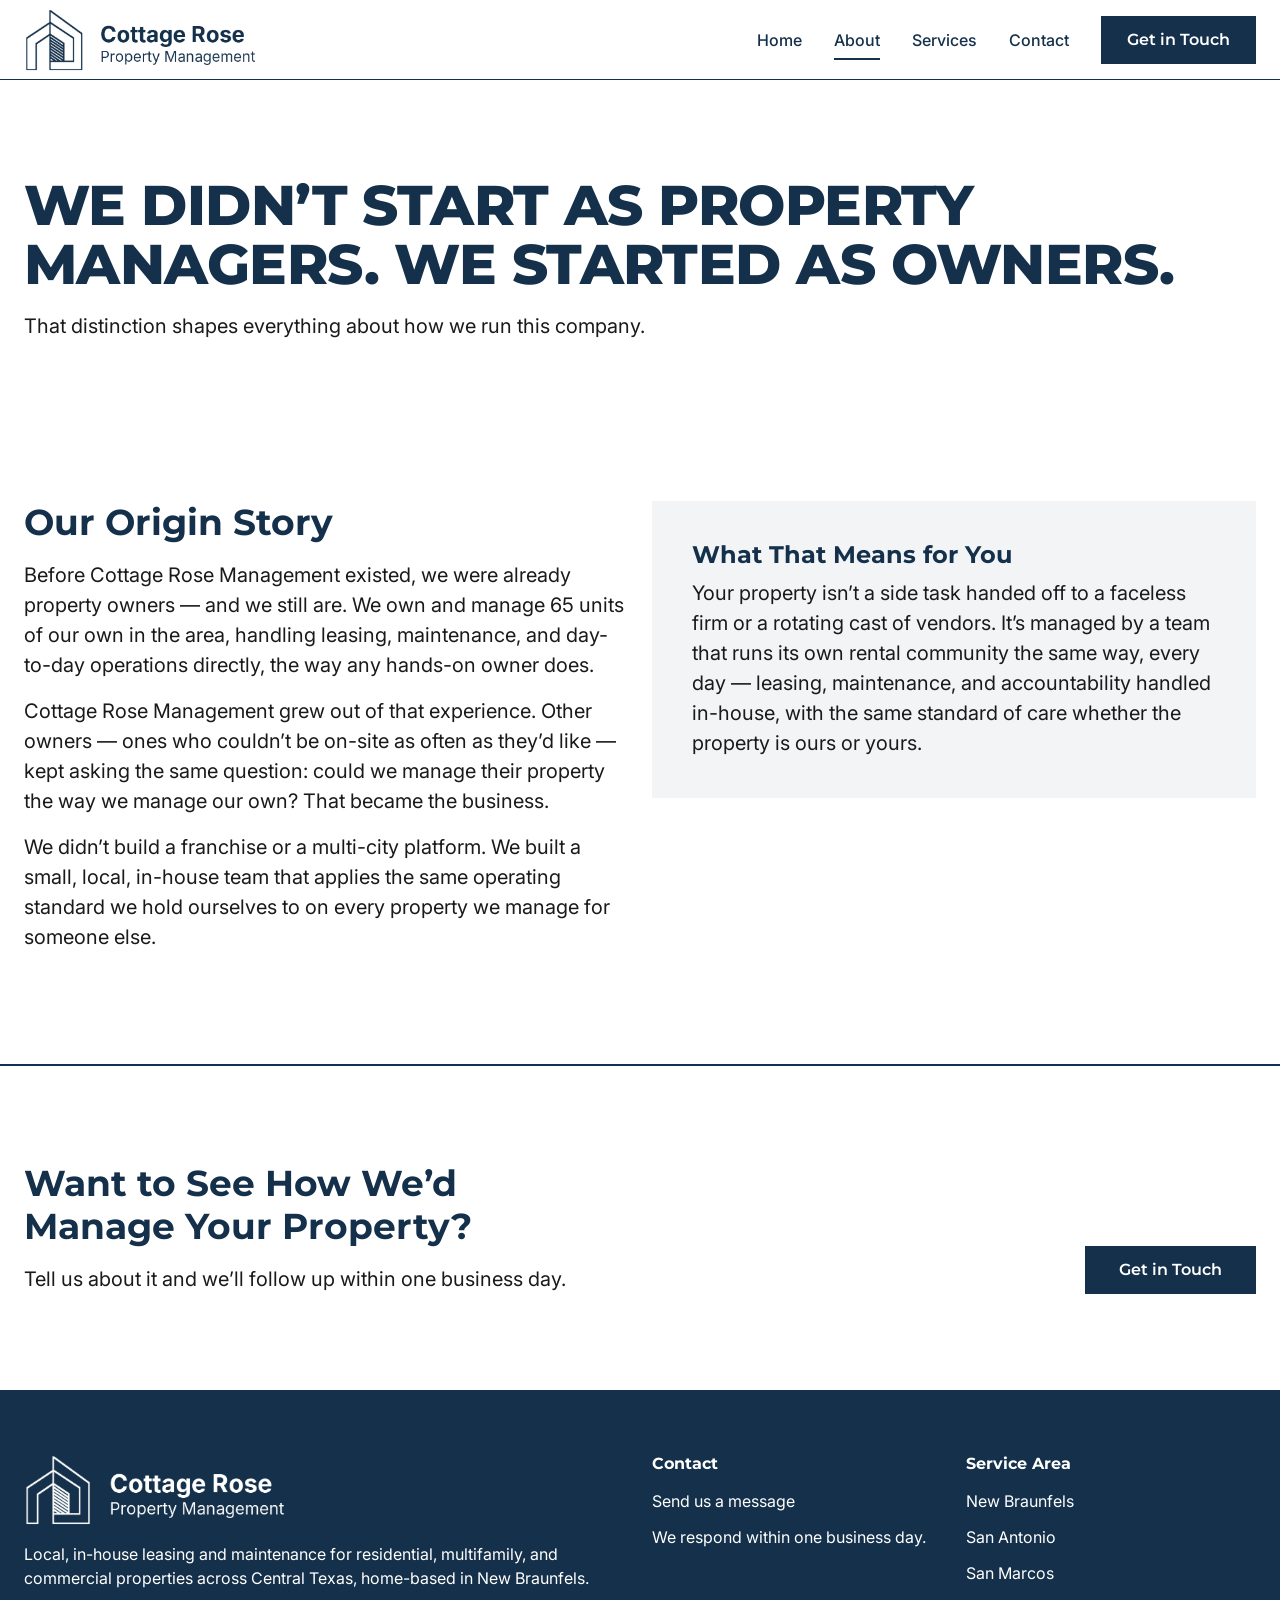
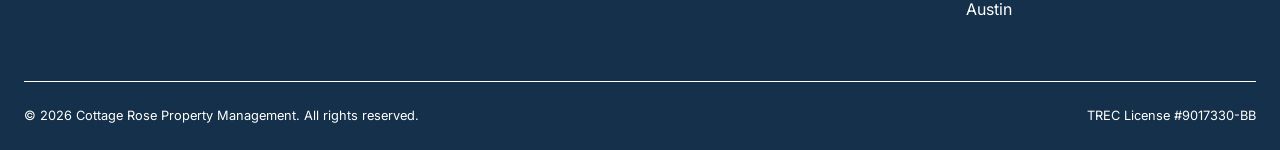
==== commit 7af55bd1: "Use real Cottage Rose Property Management logo in header and footer Transparent navy and white versi" ====
--- a/about.html
+++ b/about.html
@@ -21,16 +21,7 @@
 
   <header class="site-header">
     <div class="container">
-      <a href="index.html" class="brand" translate="no">
-        <span class="brand-mark" aria-hidden="true">
-          <svg viewBox="0 0 64 64" fill="none" xmlns="http://www.w3.org/2000/svg">
-            <path d="M14 34 L32 18 L50 34" stroke="#14304A" stroke-width="4.5" stroke-linecap="round" stroke-linejoin="round"/>
-            <path d="M20 30 V48 H44 V30" stroke="#14304A" stroke-width="4.5" stroke-linejoin="round"/>
-            <circle cx="32" cy="40" r="3.5" fill="#14304A"/>
-          </svg>
-        </span>
-        <span class="brand-text"><span class="brand-line1">Cottage Rose</span><span class="brand-line2">Property Management</span></span>
-      </a>
+      <a href="index.html" class="brand" translate="no"><img src="assets/logo-navy.png" width="725" height="199" alt="Cottage Rose Property Management"></a>
 
       <nav class="main-nav" id="main-nav" aria-label="Primary">
         <ul>
@@ -92,15 +83,7 @@
     <div class="container">
       <div class="footer-grid">
         <div>
-          <a href="index.html" class="footer-brand" translate="no">
-            <span class="brand-mark" aria-hidden="true">
-              <svg viewBox="0 0 64 64" fill="none" xmlns="http://www.w3.org/2000/svg">
-                <path d="M14 34 L32 18 L50 34" stroke="#FFFFFF" stroke-width="4.5" stroke-linecap="round" stroke-linejoin="round"/>
-                <path d="M20 30 V48 H44 V30" stroke="#FFFFFF" stroke-width="4.5" stroke-linejoin="round"/>
-              </svg>
-            </span>
-            <span class="brand-text"><span class="brand-line1">Cottage Rose</span><span class="brand-line2">Property Management</span></span>
-          </a>
+          <a href="index.html" class="footer-brand" translate="no"><img src="assets/logo-white.png" width="725" height="199" loading="lazy" alt="Cottage Rose Property Management"></a>
           <p>Local, in-house leasing and maintenance for residential, multifamily, and commercial properties across Central Texas, home-based in New Braunfels.</p>
         </div>
         <div>
--- a/styles.css
+++ b/styles.css
@@ -15,7 +15,7 @@
   --font-head: "Montserrat", "Segoe UI", system-ui, sans-serif;
   --font-sans: "Inter", -apple-system, BlinkMacSystemFont, "Segoe UI", sans-serif;
 
-  --container: 1200px;
+  --container: 1520px;
   --gutter: 1.5rem;
   --header-h: 80px;
 }
@@ -76,7 +76,7 @@
 
 .lede {
   font-size: 1.25rem;
-  max-width: 58ch;
+  max-width: 68ch;
   text-wrap: pretty;
 }
 
@@ -163,18 +163,8 @@
   text-decoration: none;
   color: var(--navy);
 }
-.brand-mark {
-  width: 40px;
-  height: 40px;
-  display: inline-flex;
-  align-items: center;
-  justify-content: center;
-  flex-shrink: 0;
-}
-.brand-mark svg { width: 100%; height: 100%; }
-.brand-text { display: flex; flex-direction: column; line-height: 1.2; }
-.brand-line1 { font-family: var(--font-head); font-weight: 800; font-size: 1.25rem; }
-.brand-line2 { font-family: var(--font-head); font-weight: 600; font-size: 0.8rem; }
+.brand img { height: 64px; width: auto; }
+.footer-brand img { height: 72px; width: auto; }
 
 .main-nav { display: flex; align-items: center; gap: 2rem; }
 .main-nav ul { display: flex; gap: 2rem; }
@@ -223,47 +213,40 @@
   .main-nav .btn { width: 100%; }
 }
 
-/* ---------- hero ---------- */
-.hero { position: relative; padding: clamp(4rem, 8vw, 6rem) 0; }
-.hero .container {
-  display: grid;
-  gap: 3rem var(--gutter);
-  align-items: center;
-}
-.hero-headline { margin-bottom: 1.5rem; }
-.hero-headline span { display: block; }
-.hero-headline .accent { position: relative; display: block; padding-bottom: 1rem; }
-.hero-headline .accent::after {
-  content: "";
+/* ---------- hero: full-bleed Austin skyline, text on a solid panel ---------- */
+.hero {
+  position: relative;
+  isolation: isolate;
+  display: flex;
+  align-items: flex-end;
+  min-height: clamp(36rem, 90vh, 56rem);
+  padding: 0;
+  background: var(--navy);
+}
+.hero-bg {
   position: absolute;
-  left: 0;
-  bottom: 0;
-  width: 96px;
-  height: 6px;
-  background: var(--gold);
-}
-.hero-copy .lede { margin-bottom: 0; }
+  inset: 0;
+  z-index: -1;
+  width: 100%;
+  height: 100%;
+  object-fit: cover;
+  object-position: center 30%;
+}
+.hero .container { width: 100%; padding-top: clamp(4rem, 8vw, 6rem); padding-bottom: clamp(3rem, 5vw, 4rem); }
+.hero-copy { color: var(--white); }
+.hero-copy h1, .hero-copy .lede { color: var(--white); }
+.hero .btn-primary { background: var(--white); color: var(--navy); border-color: var(--white); }
+.hero .btn-primary:hover { background: transparent; color: var(--white); }
+.hero .btn-ghost { color: var(--white); border-color: var(--white); }
+.hero .btn-ghost:hover { background: var(--white); color: var(--navy); }
+.hero a:focus-visible { outline-color: var(--white); }
+.hero-headline { max-width: 20em; margin-bottom: 1.5rem; }
+.hero-headline::after { content: ""; display: block; width: 96px; height: 6px; margin-top: 1rem; background: var(--gold); }
+.hero-copy .lede { margin-bottom: 0; max-width: 52ch; font-size: 1.5rem; font-weight: 500; }
 .hero-actions { display: flex; flex-wrap: wrap; gap: 1rem; margin-top: 2rem; }
-
-.sketch-frame { background: var(--gray); padding: clamp(1.5rem, 3vw, 2.5rem); }
-.sketch-frame img { width: 100%; }
-
 @media (min-width: 900px) {
-  .hero .container { grid-template-columns: repeat(12, 1fr); }
-  .hero-copy { grid-column: span 7; }
-  .hero-visual { grid-column: span 5; }
-  /* signature band: navy bar, gold edge, centered in the gap between columns 7 and 8 */
-  .hero::after {
-    content: "";
-    position: absolute;
-    top: 0;
-    bottom: 0;
-    width: 16px;
-    border-right: 3px solid var(--gold);
-    background: var(--navy);
-    --c: min(100%, var(--container));
-    left: calc((100% - var(--c)) / 2 + var(--gutter) + (var(--c) - 13 * var(--gutter)) * 7 / 12 + 6 * var(--gutter) + var(--gutter) / 2 - 8px);
-  }
+  .hero .container { display: grid; grid-template-columns: repeat(12, 1fr); column-gap: var(--gutter); }
+  .hero-copy { grid-column: 1 / span 10; }
 }
 
 /* ---------- layout helpers ---------- */
@@ -292,7 +275,7 @@
 .section-dark, .cta-band-dark { background: var(--navy); color: var(--white); }
 .section-dark h2, .section-dark h3 { color: var(--white); }
 
-.section-head { max-width: 720px; margin: 0 0 3rem; }
+.section-head { max-width: 56rem; margin: 0 0 3rem; }
 .section-head.align-left { margin-left: 0; }
 
 /* ---------- audience ---------- */
@@ -318,7 +301,7 @@
 @media (min-width: 700px) { .reason-row { grid-template-columns: 96px 1fr; } }
 .reason-number { font-family: var(--font-head); font-weight: 800; font-size: 1.563rem; color: var(--navy); line-height: 1; font-variant-numeric: tabular-nums; }
 .reason-row h3 { margin-bottom: 0.5rem; }
-.reason-row p { margin: 0; max-width: 56ch; text-wrap: pretty; }
+.reason-row p { margin: 0; max-width: 72ch; text-wrap: pretty; }
 .brand, .corridor-city > *, .reason-row > * { min-width: 0; }
 
 /* ---------- where we work (navy) ---------- */
@@ -381,7 +364,7 @@
 }
 
 /* ---------- about ---------- */
-.origin-story p { max-width: 66ch; font-size: 1.25rem; }
+.origin-story p { max-width: 72ch; font-size: 1.25rem; }
 .callout { background: var(--gray); padding: clamp(2rem, 4vw, 2.5rem); }
 .callout h3 { margin-bottom: 0.5rem; }
 .callout p:last-child { margin: 0; }
@@ -504,7 +487,7 @@
 
 /* ---------- page heroes + two-col ---------- */
 .page-hero { padding: clamp(4rem, 8vw, 6rem) 0 3rem; }
-.page-hero h1 { max-width: 20ch; }
+.page-hero h1 { max-width: 32ch; }
 .page-hero .lede { margin-top: 1rem; }
 
 .two-col { display: grid; gap: 3rem var(--gutter); }
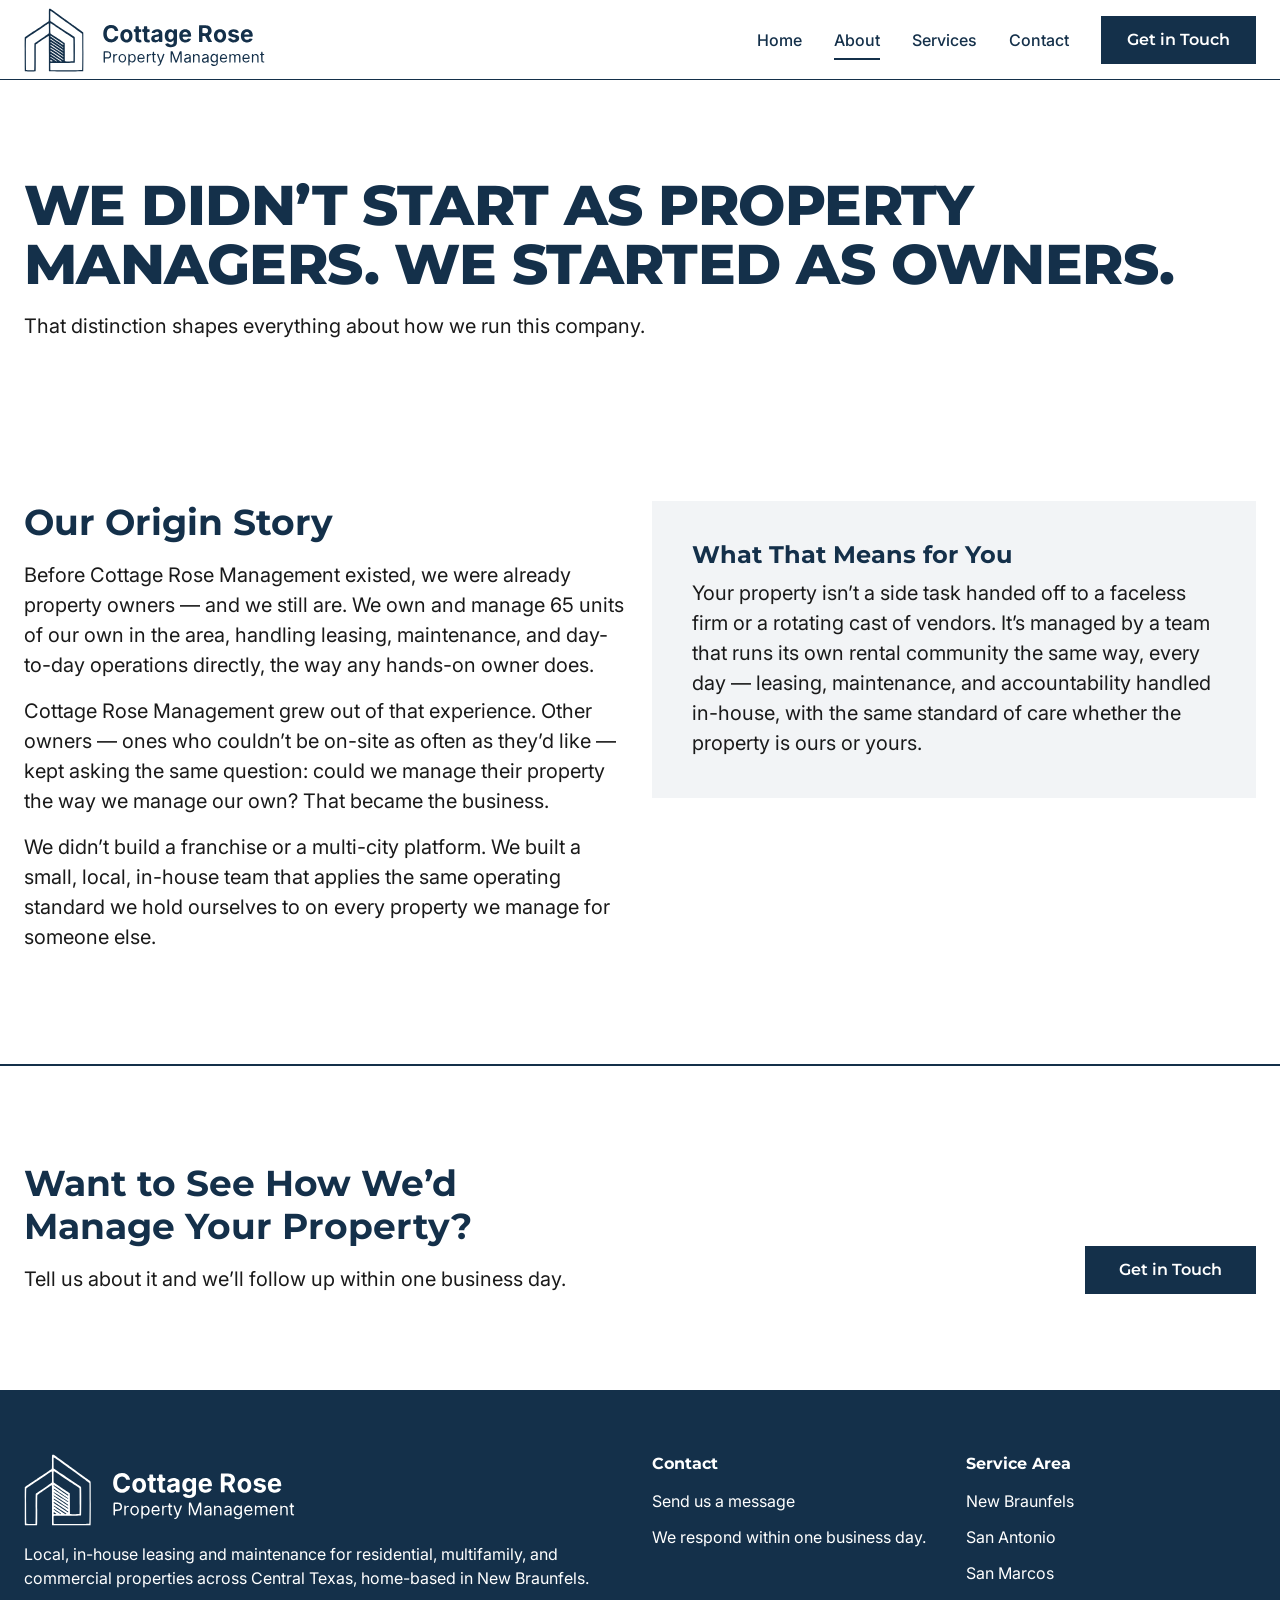
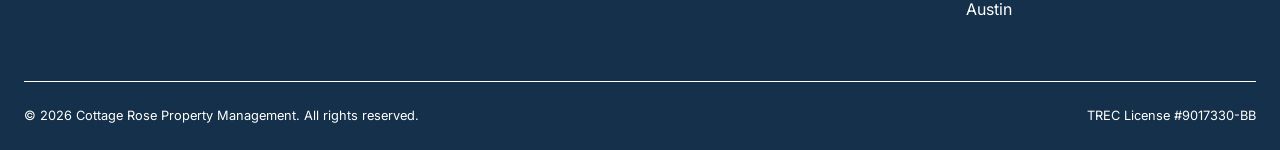
==== commit 10e7c2aa: "Replace blurry PNG logos with traced SVG versions Vector navy and white logos stay sharp at any size" ====
--- a/about.html
+++ b/about.html
@@ -21,7 +21,7 @@
 
   <header class="site-header">
     <div class="container">
-      <a href="index.html" class="brand" translate="no"><img src="assets/logo-navy.png" width="725" height="199" alt="Cottage Rose Property Management"></a>
+      <a href="index.html" class="brand" translate="no"><img src="assets/logo-navy.svg" width="716" height="190" alt="Cottage Rose Property Management"></a>
 
       <nav class="main-nav" id="main-nav" aria-label="Primary">
         <ul>
@@ -83,7 +83,7 @@
     <div class="container">
       <div class="footer-grid">
         <div>
-          <a href="index.html" class="footer-brand" translate="no"><img src="assets/logo-white.png" width="725" height="199" loading="lazy" alt="Cottage Rose Property Management"></a>
+          <a href="index.html" class="footer-brand" translate="no"><img src="assets/logo-white.svg" width="716" height="190" loading="lazy" alt="Cottage Rose Property Management"></a>
           <p>Local, in-house leasing and maintenance for residential, multifamily, and commercial properties across Central Texas, home-based in New Braunfels.</p>
         </div>
         <div>
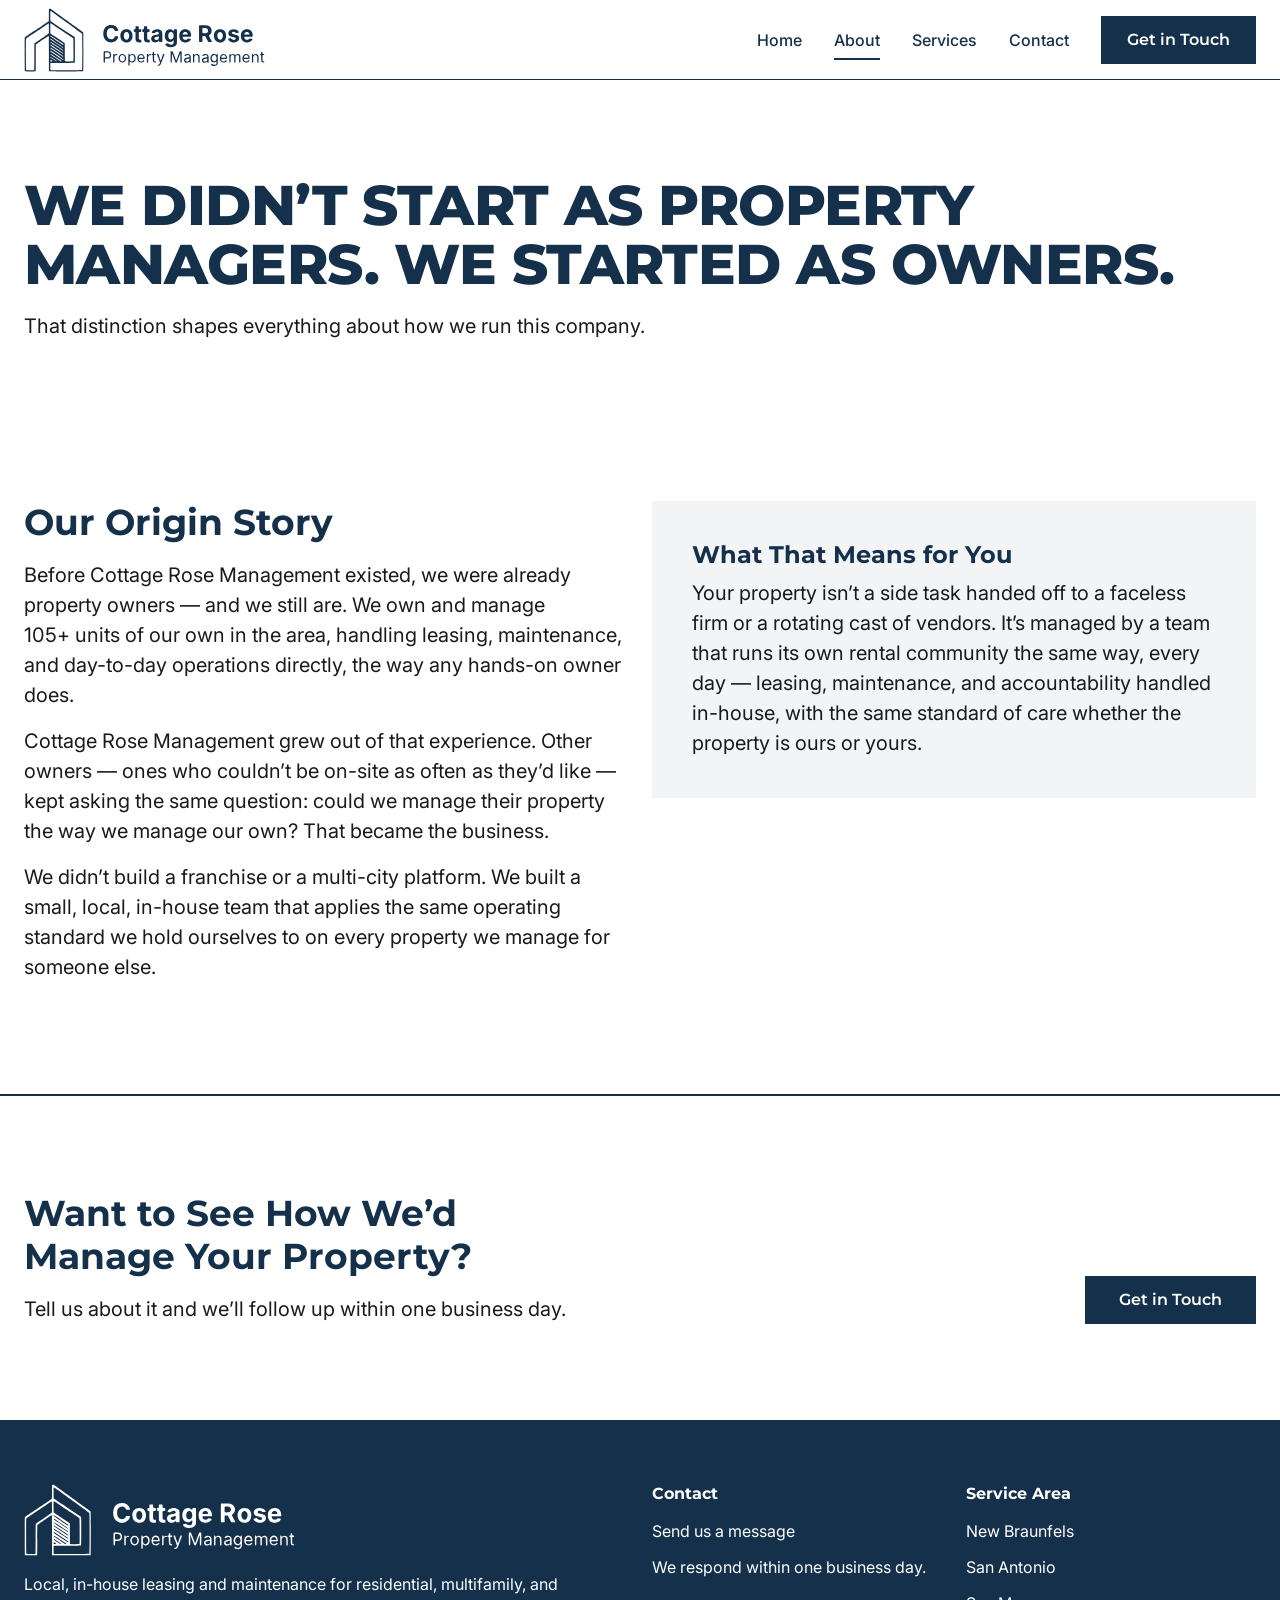
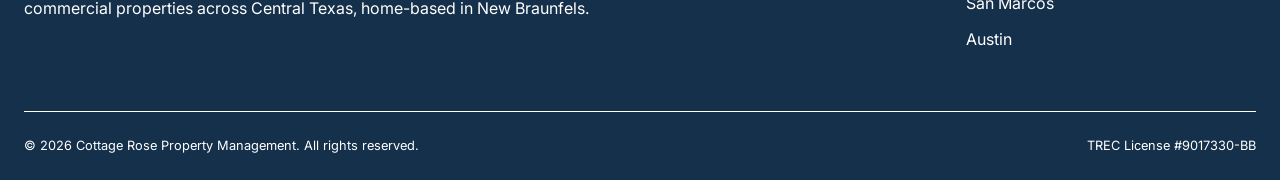
==== commit a69b9f53: "Update owned unit count to 105+ Co-Authored-By: Claude Sonnet 5.5 <noreply@anthropic.com>" ====
--- a/about.html
+++ b/about.html
@@ -6,7 +6,7 @@
   <meta name="color-scheme" content="light">
   <meta name="theme-color" content="#FFFFFF">
   <title>About Cottage Rose Management | Central Texas Owner-Operators</title>
-  <meta name="description" content="Cottage Rose Property Management started as property owners, not property managers. We own and manage 65&nbsp;units of our own in the area, and manage every client property to that same standard.">
+  <meta name="description" content="Cottage Rose Property Management started as property owners, not property managers. We own and manage 105+&nbsp;units of our own in the area, and manage every client property to that same standard.">
   <link rel="canonical" href="https://cottagerosepm.com/about.html">
   <link rel="icon" href="favicon.svg" type="image/svg+xml">
 
@@ -52,7 +52,7 @@
       <div class="container two-col">
         <div class="reveal">
           <h2>Our Origin Story</h2>
-          <p>Before Cottage Rose Management existed, we were already property owners &mdash; and we still are. We own and manage 65&nbsp;units of our own in the area, handling leasing, maintenance, and day-to-day operations directly, the way any hands-on owner does.</p>
+          <p>Before Cottage Rose Management existed, we were already property owners &mdash; and we still are. We own and manage 105+&nbsp;units of our own in the area, handling leasing, maintenance, and day-to-day operations directly, the way any hands-on owner does.</p>
           <p>Cottage Rose Management grew out of that experience. Other owners &mdash; ones who couldn’t be on-site as often as they’d like &mdash; kept asking the same question: could we manage their property the way we manage our own? That became the business.</p>
           <p>We didn’t build a franchise or a multi-city platform. We built a small, local, in-house team that applies the same operating standard we hold ourselves to on every property we manage for someone else.</p>
         </div>
--- a/styles.css
+++ b/styles.css
@@ -226,13 +226,21 @@
 .hero-bg {
   position: absolute;
   inset: 0;
-  z-index: -1;
+  z-index: -2;
   width: 100%;
   height: 100%;
   object-fit: cover;
   object-position: center 30%;
 }
-.hero .container { width: 100%; padding-top: clamp(4rem, 8vw, 6rem); padding-bottom: clamp(3rem, 5vw, 4rem); }
+/* soft navy tint, strongest behind the text and fading out across the skyline */
+.hero::before {
+  content: "";
+  position: absolute;
+  inset: 0;
+  z-index: -1;
+  background: linear-gradient(90deg, rgba(20, 48, 74, 0.6) 0%, rgba(20, 48, 74, 0.52) 52%, rgba(20, 48, 74, 0.2) 68%, rgba(20, 48, 74, 0) 86%);
+}
+.hero .container { width: 100%; padding-top: clamp(4rem, 8vw, 6rem); padding-bottom: clamp(9rem, 17vw, 16rem); }
 .hero-copy { color: var(--white); }
 .hero-copy h1, .hero-copy .lede { color: var(--white); }
 .hero .btn-primary { background: var(--white); color: var(--navy); border-color: var(--white); }
@@ -241,6 +249,7 @@
 .hero .btn-ghost:hover { background: var(--white); color: var(--navy); }
 .hero a:focus-visible { outline-color: var(--white); }
 .hero-headline { max-width: 20em; margin-bottom: 1.5rem; }
+.hero-copy h1, .hero-copy .lede { text-shadow: 0 1px 3px rgba(8, 22, 36, 0.55), 0 4px 28px rgba(8, 22, 36, 0.7); }
 .hero-headline::after { content: ""; display: block; width: 96px; height: 6px; margin-top: 1rem; background: var(--gold); }
 .hero-copy .lede { margin-bottom: 0; max-width: 52ch; font-size: 1.5rem; font-weight: 500; }
 .hero-actions { display: flex; flex-wrap: wrap; gap: 1rem; margin-top: 2rem; }
@@ -372,15 +381,17 @@
 /* ---------- services: stacked pillar rows ---------- */
 .pillar { display: grid; gap: 1rem var(--gutter); border-top: 2px solid var(--navy); padding: 2rem 0 3rem; }
 .pillar h2 { margin: 0; font-size: clamp(1.5rem, 2.5vw, 2rem); }
+.pillar h2 { display: flex; flex-direction: column-reverse; align-items: flex-start; gap: 1rem; }
+.pillar-icon { flex: none; width: 56px; height: 56px; color: var(--navy); }
+.pillar-head .pillar-stat { margin-top: 2rem; }
 .pillar p { margin: 0; }
 .pillar ul { margin-top: 0.5rem; }
-.pillar li { position: relative; padding-left: 1.5rem; margin-bottom: 0.75rem; }
-.pillar li::before { content: ""; position: absolute; left: 0; top: 0.4rem; width: 0.75rem; height: 0.75rem; border: 2px solid var(--gold); }
+.pillar li { position: relative; padding-left: 1.75rem; margin-bottom: 0.75rem; }
+.pillar li::before { content: ""; position: absolute; left: 0; top: 0.25rem; width: 1rem; height: 1rem; border: 2px solid var(--gold); }
 @media (min-width: 860px) {
   .pillar { grid-template-columns: repeat(12, 1fr); align-items: start; }
-  .pillar h2 { grid-column: 1 / span 4; grid-row: 1; }
+  .pillar-head { grid-column: 1 / span 4; grid-row: 1 / span 2; }
   .pillar > p { grid-column: 5 / span 8; grid-row: 1; }
-  .pillar-stat { grid-column: 1 / span 4; grid-row: 2; }
   .pillar ul { grid-column: 5 / span 8; grid-row: 2; margin-top: 0; }
 }
 .services-stack { display: grid; gap: 0; }
@@ -395,13 +406,45 @@
 .comparison-col { border-top: 2px solid var(--white); padding-top: 1.5rem; }
 .comparison-col h3 { font-size: 1.25rem; margin-bottom: 1rem; }
 .comparison-col.us { border-top-color: var(--gold); }
-.comparison-col li { position: relative; padding-left: 1.5rem; margin-bottom: 0.75rem; }
-.comparison-col li::before { content: ""; position: absolute; left: 0; top: 0.4rem; width: 0.75rem; height: 0.75rem; border: 2px solid var(--white); }
+.comparison-col li { position: relative; padding-left: 1.75rem; margin-bottom: 0.75rem; }
+.comparison-col li::before { content: ""; position: absolute; left: 0; top: 0.25rem; width: 1rem; height: 1rem; border: 2px solid var(--white); }
+
+/* hand-drawn, marker-weight check marks that run slightly past the box */
+.pillar li::after,
+.tag::after,
+.comparison-col.us li::after,
+.comparison-col.them li::after {
+  content: "";
+  position: absolute;
+  left: -3px;
+  top: -1px;
+  width: 24px;
+  height: 24px;
+  background-color: var(--navy);
+  -webkit-mask: url("data:image/svg+xml,%3Csvg xmlns=%22http://www.w3.org/2000/svg%22 viewBox=%220 0 32 32%22 fill=%22none%22 stroke=%22%23000%22 stroke-linecap=%22round%22 stroke-linejoin=%22round%22%3E%3Cpath stroke-width=%223.4%22 d=%22M5.2 16.6 C7.4 18.2 9.8 21.4 11.9 25.4 C15.4 17.4 21.8 9.4 29.6 4.4%22/%3E%3Cpath stroke-width=%221.7%22 d=%22M12.6 24.4 C16.2 18 20.8 12.2 27.4 6.6%22/%3E%3C/svg%3E") center / contain no-repeat;
+  mask: url("data:image/svg+xml,%3Csvg xmlns=%22http://www.w3.org/2000/svg%22 viewBox=%220 0 32 32%22 fill=%22none%22 stroke=%22%23000%22 stroke-linecap=%22round%22 stroke-linejoin=%22round%22%3E%3Cpath stroke-width=%223.4%22 d=%22M5.2 16.6 C7.4 18.2 9.8 21.4 11.9 25.4 C15.4 17.4 21.8 9.4 29.6 4.4%22/%3E%3Cpath stroke-width=%221.7%22 d=%22M12.6 24.4 C16.2 18 20.8 12.2 27.4 6.6%22/%3E%3C/svg%3E") center / contain no-repeat;
+  transform: rotate(-3deg);
+}
+.comparison-col.us li::after,
+.comparison-col.them li::after { background-color: var(--white); }
+/* the typical-model column lists drawbacks, so it gets a hand-drawn X instead */
+.comparison-col.them li::after {
+  left: 0;
+  top: 4px;
+  width: 16px;
+  height: 16px;
+  -webkit-mask-image: url("data:image/svg+xml,%3Csvg xmlns=%22http://www.w3.org/2000/svg%22 viewBox=%220 0 32 32%22 fill=%22none%22 stroke=%22%23000%22 stroke-linecap=%22round%22 stroke-linejoin=%22round%22%3E%3Cpath stroke-width=%223.2%22 d=%22M6 6.6 C11 11 17.6 18.4 26 25.8%22/%3E%3Cpath stroke-width=%223%22 d=%22M25.4 5.6 C19.6 11.4 12.6 18.6 6.6 26.4%22/%3E%3C/svg%3E");
+  mask-image: url("data:image/svg+xml,%3Csvg xmlns=%22http://www.w3.org/2000/svg%22 viewBox=%220 0 32 32%22 fill=%22none%22 stroke=%22%23000%22 stroke-linecap=%22round%22 stroke-linejoin=%22round%22%3E%3Cpath stroke-width=%223.2%22 d=%22M6 6.6 C11 11 17.6 18.4 26 25.8%22/%3E%3Cpath stroke-width=%223%22 d=%22M25.4 5.6 C19.6 11.4 12.6 18.6 6.6 26.4%22/%3E%3C/svg%3E");
+}
+/* no two marks quite alike */
+.pillar li:nth-child(3n+2)::after, .tag:nth-child(3n+2)::after, .comparison-col.us li:nth-child(3n+2)::after { transform: rotate(2deg) translate(1px, -1px); }
+.pillar li:nth-child(3n)::after, .tag:nth-child(3n)::after, .comparison-col.us li:nth-child(3n)::after { transform: rotate(-6deg) scale(1.08); }
+.comparison-col.them li:nth-child(even)::after { transform: rotate(5deg); }
 
 .property-types { display: grid; gap: 0.75rem var(--gutter); }
 @media (min-width: 700px) { .property-types { grid-template-columns: 1fr 1fr; } }
-.tag { position: relative; padding-left: 1.5rem; font-weight: 500; }
-.tag::before { content: ""; position: absolute; left: 0; top: 0.4rem; width: 0.75rem; height: 0.75rem; border: 2px solid var(--gold); }
+.tag { position: relative; padding-left: 1.75rem; font-weight: 500; }
+.tag::before { content: ""; position: absolute; left: 0; top: 0.25rem; width: 1rem; height: 1rem; border: 2px solid var(--gold); }
 
 /* ---------- contact ---------- */
 .contact-layout { display: grid; gap: 3rem var(--gutter); }
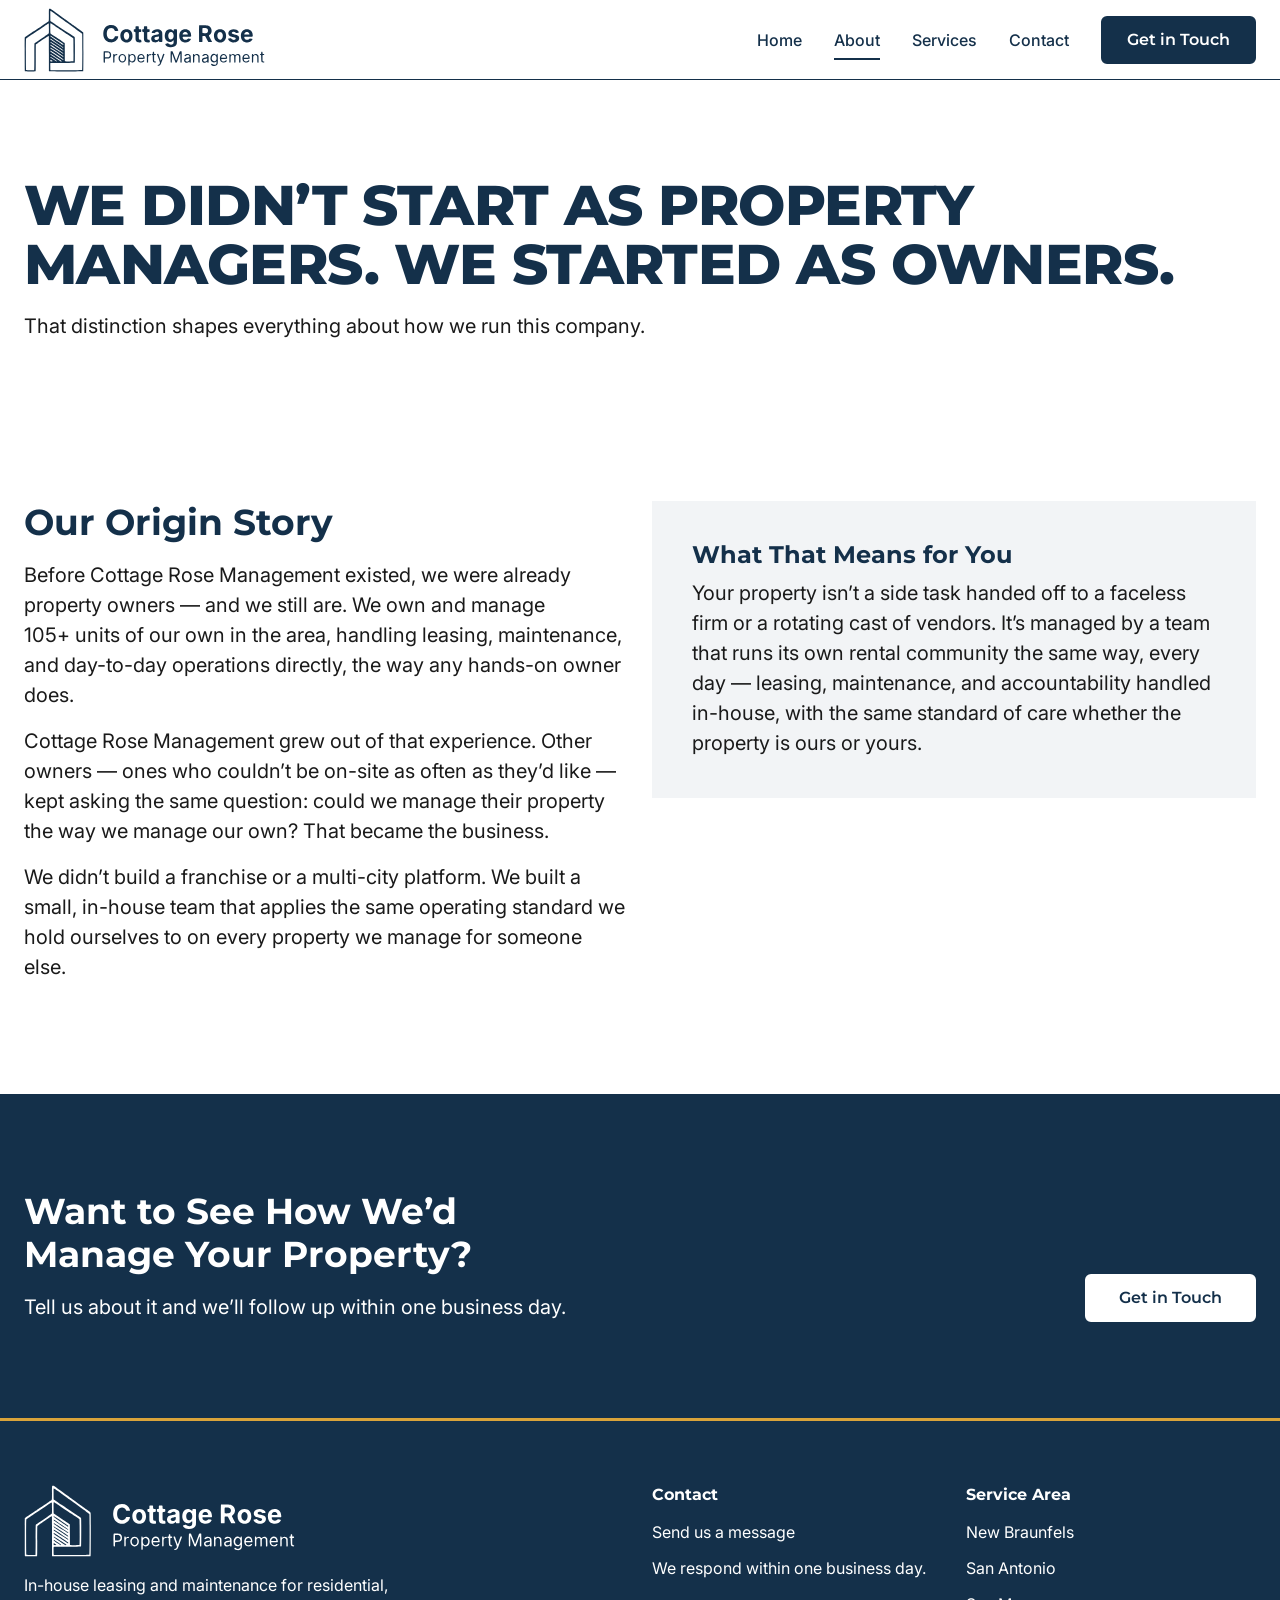
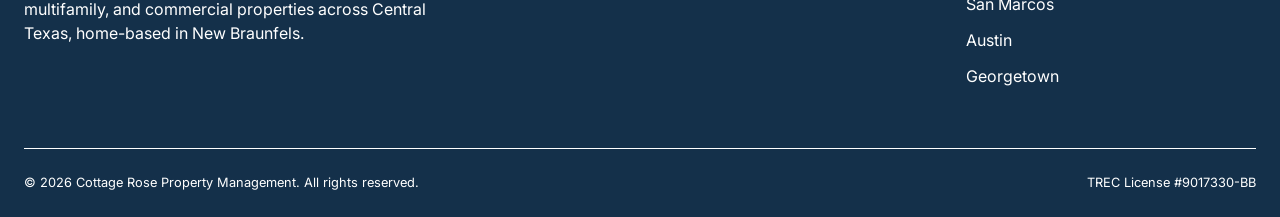
==== commit f5192f3f: "Add Georgetown to service area; cut repeated 'local / on the ground' copy Georgetown added to the ho" ====
--- a/about.html
+++ b/about.html
@@ -8,13 +8,15 @@
   <title>About Cottage Rose Management | Central Texas Owner-Operators</title>
   <meta name="description" content="Cottage Rose Property Management started as property owners, not property managers. We own and manage 105+&nbsp;units of our own in the area, and manage every client property to that same standard.">
   <link rel="canonical" href="https://cottagerosepm.com/about.html">
-  <link rel="icon" href="favicon.svg" type="image/svg+xml">
+  <link rel="icon" href="favicon.svg?v=3" type="image/svg+xml">
+  <link rel="icon" href="assets/favicon-32.png?v=3" sizes="32x32" type="image/png">
+  <link rel="apple-touch-icon" href="assets/apple-touch-icon.png?v=3">
 
   <link rel="preconnect" href="https://fonts.googleapis.com">
   <link rel="preconnect" href="https://fonts.gstatic.com" crossorigin>
   <link href="https://fonts.googleapis.com/css2?family=Inter:wght@400;500;600&family=Montserrat:wght@600;700;800&display=swap" rel="stylesheet">
 
-  <link rel="stylesheet" href="styles.css">
+  <link rel="stylesheet" href="styles.css?v=3">
 </head>
 <body>
   <a class="skip-link" href="#main">Skip to content</a>
@@ -54,7 +56,7 @@
           <h2>Our Origin Story</h2>
           <p>Before Cottage Rose Management existed, we were already property owners &mdash; and we still are. We own and manage 105+&nbsp;units of our own in the area, handling leasing, maintenance, and day-to-day operations directly, the way any hands-on owner does.</p>
           <p>Cottage Rose Management grew out of that experience. Other owners &mdash; ones who couldn’t be on-site as often as they’d like &mdash; kept asking the same question: could we manage their property the way we manage our own? That became the business.</p>
-          <p>We didn’t build a franchise or a multi-city platform. We built a small, local, in-house team that applies the same operating standard we hold ourselves to on every property we manage for someone else.</p>
+          <p>We didn’t build a franchise or a multi-city platform. We built a small, in-house team that applies the same operating standard we hold ourselves to on every property we manage for someone else.</p>
         </div>
         <div class="reveal">
           <div class="callout">
@@ -84,7 +86,7 @@
       <div class="footer-grid">
         <div>
           <a href="index.html" class="footer-brand" translate="no"><img src="assets/logo-white.svg" width="716" height="190" loading="lazy" alt="Cottage Rose Property Management"></a>
-          <p>Local, in-house leasing and maintenance for residential, multifamily, and commercial properties across Central Texas, home-based in New Braunfels.</p>
+          <p>In-house leasing and maintenance for residential, multifamily, and commercial properties across Central Texas, home-based in New Braunfels.</p>
         </div>
         <div>
           <h2>Contact</h2>
@@ -100,6 +102,7 @@
             <li>San Antonio</li>
             <li>San Marcos</li>
             <li>Austin</li>
+            <li>Georgetown</li>
           </ul>
         </div>
       </div>
@@ -110,6 +113,6 @@
     </div>
   </footer>
 
-  <script src="main.js"></script>
+  <script src="main.js?v=3"></script>
 </body>
 </html>
--- a/styles.css
+++ b/styles.css
@@ -127,7 +127,7 @@
   line-height: 1.25;
   text-decoration: none;
   border: 2px solid var(--navy);
-  border-radius: 0;
+  border-radius: 6px;
   cursor: pointer;
   transition: background-color 0.18s ease, color 0.18s ease, border-color 0.18s ease;
 }
@@ -186,7 +186,7 @@
   background: none;
   border: none;
   cursor: pointer;
-  padding: 0.5rem;
+  padding: 0.75rem;
   color: var(--navy);
 }
 .nav-toggle svg { width: 24px; height: 24px; }
@@ -223,15 +223,22 @@
   padding: 0;
   background: var(--navy);
 }
-.hero-bg {
+.hero-slides { position: absolute; inset: 0; z-index: -2; }
+.hero-slide {
   position: absolute;
   inset: 0;
-  z-index: -2;
   width: 100%;
   height: 100%;
   object-fit: cover;
   object-position: center 30%;
-}
+  opacity: 0;
+  transition: opacity 1.2s ease;
+}
+.hero-slide.is-active { opacity: 1; }
+.hero-slide:nth-child(2) { object-position: center 72%; }
+.hero-slide:nth-child(3) { object-position: center 42%; }
+@media (prefers-reduced-motion: reduce) { .hero-slide { transition: none; } }
+
 /* soft navy tint, strongest behind the text and fading out across the skyline */
 .hero::before {
   content: "";
@@ -240,7 +247,7 @@
   z-index: -1;
   background: linear-gradient(90deg, rgba(20, 48, 74, 0.6) 0%, rgba(20, 48, 74, 0.52) 52%, rgba(20, 48, 74, 0.2) 68%, rgba(20, 48, 74, 0) 86%);
 }
-.hero .container { width: 100%; padding-top: clamp(4rem, 8vw, 6rem); padding-bottom: clamp(9rem, 17vw, 16rem); }
+.hero .container { position: relative; width: 100%; padding-top: clamp(4rem, 8vw, 6rem); padding-bottom: clamp(11.25rem, 19vw, 18.25rem); }
 .hero-copy { color: var(--white); }
 .hero-copy h1, .hero-copy .lede { color: var(--white); }
 .hero .btn-primary { background: var(--white); color: var(--navy); border-color: var(--white); }
@@ -253,10 +260,25 @@
 .hero-headline::after { content: ""; display: block; width: 96px; height: 6px; margin-top: 1rem; background: var(--gold); }
 .hero-copy .lede { margin-bottom: 0; max-width: 52ch; font-size: 1.5rem; font-weight: 500; }
 .hero-actions { display: flex; flex-wrap: wrap; gap: 1rem; margin-top: 2rem; }
+@media (max-width: 699px) {
+  .hero-slide { object-position: 56% 30%; }
+  .hero-slide:nth-child(2) { object-position: 30% 72%; }
+  .hero-slide:nth-child(3) { object-position: 60% 42%; }
+  .hero-copy .lede { font-size: 1.25rem; }
+}
 @media (min-width: 900px) {
   .hero .container { display: grid; grid-template-columns: repeat(12, 1fr); column-gap: var(--gutter); }
   .hero-copy { grid-column: 1 / span 10; }
 }
+
+/* slideshow controls */
+.hero-controls { position: absolute; right: var(--gutter); bottom: 1.5rem; display: flex; align-items: center; gap: 0.5rem; }
+.hero-dot { display: inline-flex; align-items: center; justify-content: center; width: 48px; height: 48px; padding: 0; background: transparent; border: 0; color: var(--white); cursor: pointer; }
+.hero-dots { display: flex; }
+.hero-dot::before { content: ""; width: 32px; height: 3px; background: var(--white); opacity: 0.45; transition: opacity 0.2s ease, height 0.2s ease; }
+.hero-dot:hover::before { opacity: 0.8; }
+.hero-dot[aria-current="true"]::before { opacity: 1; height: 5px; }
+.hero-controls button:focus-visible { outline: 2px solid var(--white); outline-offset: 2px; }
 
 /* ---------- layout helpers ---------- */
 .card { background: var(--gray); padding: 2rem; }
@@ -288,13 +310,7 @@
 .section-head.align-left { margin-left: 0; }
 
 /* ---------- audience ---------- */
-.audience-section .container { display: grid; gap: 3rem var(--gutter); align-items: center; }
-.audience-visual { background: var(--gray); padding: 1.5rem; }
-@media (min-width: 900px) {
-  .audience-section .container { grid-template-columns: repeat(12, 1fr); }
-  .audience-visual { grid-column: span 5; }
-  .audience-visual + * { grid-column: span 7; }
-}
+.audience-section .container > div { max-width: 56rem; }
 
 /* ---------- differentiator + reasons ---------- */
 .differentiator { border-top: 1px solid var(--navy); padding: clamp(2rem, 4vw, 2.5rem) 0; margin-bottom: 3rem; }
@@ -324,14 +340,15 @@
 .corridor-city {
   display: grid;
   grid-template-columns: 3rem 1fr auto;
-  align-items: baseline;
+  align-items: center;
   gap: 1rem;
   padding: 1.5rem 0;
   border-bottom: 1px solid var(--white);
 }
 .corridor-city .city-index { font-family: var(--font-head); font-weight: 700; font-size: 0.8rem; font-variant-numeric: tabular-nums; }
 .corridor-city .city-name { font-family: var(--font-head); font-weight: 700; font-size: 1.25rem; }
-.corridor-city .city-tag { font-size: 1rem; font-weight: 600; text-align: right; }
+.corridor-city .city-tag { display: inline-flex; align-items: center; gap: 0.5rem; font-size: 1rem; font-weight: 600; text-align: right; }
+.city-star { flex: none; width: 24px; height: 24px; color: var(--gold); }
 
 /* ---------- what we do: open columns, navy rule on top ---------- */
 .wwd-grid { display: grid; gap: 2rem var(--gutter); }
@@ -346,7 +363,8 @@
   color: var(--navy);
   font-variant-numeric: tabular-nums;
 }
-.wwd-item h3 { margin-bottom: 0.5rem; }
+.wwd-item h3 { margin-bottom: 1rem; }
+.wwd-icon { display: block; width: 56px; height: 56px; margin-bottom: 1rem; color: var(--navy); }
 .wwd-item p { margin: 0; }
 
 /* ---------- how it works: numbered rows ---------- */
@@ -362,7 +380,11 @@
 }
 
 /* ---------- closing CTA ---------- */
-.cta-band { border-top: 2px solid var(--navy); }
+.cta-band { background: var(--navy); color: var(--white); }
+.cta-band h2 { color: var(--white); }
+.cta-band .btn-primary { background: var(--white); color: var(--navy); border-color: var(--white); }
+.cta-band .btn-primary:hover { background: transparent; color: var(--white); }
+.cta-band a:focus-visible { outline-color: var(--white); }
 .cta-band .container > div { display: grid; gap: 1rem var(--gutter); align-items: end; }
 .cta-band h2, .cta-band .lede { margin: 0; }
 .cta-band .hero-actions { margin-top: 1rem; }
@@ -411,7 +433,6 @@
 
 /* hand-drawn, marker-weight check marks that run slightly past the box */
 .pillar li::after,
-.tag::after,
 .comparison-col.us li::after,
 .comparison-col.them li::after {
   content: "";
@@ -437,14 +458,17 @@
   mask-image: url("data:image/svg+xml,%3Csvg xmlns=%22http://www.w3.org/2000/svg%22 viewBox=%220 0 32 32%22 fill=%22none%22 stroke=%22%23000%22 stroke-linecap=%22round%22 stroke-linejoin=%22round%22%3E%3Cpath stroke-width=%223.2%22 d=%22M6 6.6 C11 11 17.6 18.4 26 25.8%22/%3E%3Cpath stroke-width=%223%22 d=%22M25.4 5.6 C19.6 11.4 12.6 18.6 6.6 26.4%22/%3E%3C/svg%3E");
 }
 /* no two marks quite alike */
-.pillar li:nth-child(3n+2)::after, .tag:nth-child(3n+2)::after, .comparison-col.us li:nth-child(3n+2)::after { transform: rotate(2deg) translate(1px, -1px); }
-.pillar li:nth-child(3n)::after, .tag:nth-child(3n)::after, .comparison-col.us li:nth-child(3n)::after { transform: rotate(-6deg) scale(1.08); }
+.pillar li:nth-child(3n+2)::after, .comparison-col.us li:nth-child(3n+2)::after { transform: rotate(2deg) translate(1px, -1px); }
+.pillar li:nth-child(3n)::after, .comparison-col.us li:nth-child(3n)::after { transform: rotate(-6deg) scale(1.08); }
 .comparison-col.them li:nth-child(even)::after { transform: rotate(5deg); }
 
-.property-types { display: grid; gap: 0.75rem var(--gutter); }
-@media (min-width: 700px) { .property-types { grid-template-columns: 1fr 1fr; } }
-.tag { position: relative; padding-left: 1.75rem; font-weight: 500; }
-.tag::before { content: ""; position: absolute; left: 0; top: 0.25rem; width: 1rem; height: 1rem; border: 2px solid var(--gold); }
+.property-types { display: grid; grid-template-columns: repeat(2, 1fr); gap: 3rem var(--gutter); }
+@media (min-width: 700px) { .property-types { grid-template-columns: repeat(3, 1fr); } }
+@media (min-width: 1100px) { .property-types { grid-template-columns: repeat(5, 1fr); } }
+.ptype { display: flex; flex-direction: column; gap: 1.5rem; border-top: 2px solid var(--navy); padding-top: 1.5rem; }
+.ptype-icon { width: 96px; height: 96px; color: var(--navy); }
+.ptype-label { font-family: var(--font-head); font-weight: 700; font-size: 1.25rem; line-height: 1.2; color: var(--navy); }
+.ptype-note { display: block; margin-top: 0.5rem; font-family: var(--font-sans); font-weight: 400; font-size: 1rem; color: var(--ink); }
 
 /* ---------- contact ---------- */
 .contact-layout { display: grid; gap: 3rem var(--gutter); }
@@ -505,7 +529,7 @@
 }
 
 /* ---------- footer ---------- */
-.site-footer { background: var(--navy); color: var(--white); padding: 4rem 0 1.5rem; }
+.site-footer { background: var(--navy); color: var(--white); padding: 4rem 0 1.5rem; border-top: 3px solid var(--gold); }
 .footer-grid { display: grid; gap: 2rem var(--gutter); margin-bottom: 3rem; }
 @media (min-width: 700px) {
   .footer-grid { grid-template-columns: repeat(12, 1fr); }
@@ -513,8 +537,10 @@
   .footer-grid > :nth-child(n+2) { grid-column: span 3; }
 }
 .footer-brand { color: var(--white); margin-bottom: 1rem; }
+.footer-grid > :first-child p { max-width: 28rem; }
 .site-footer h2 { font-size: 1rem; color: var(--white); margin-bottom: 1rem; }
 .site-footer a { color: var(--white); text-decoration: none; }
+.site-footer li a { display: inline-block; padding: 0.75rem 0; margin: -0.75rem 0; }
 .site-footer a:hover { text-decoration: underline; text-underline-offset: 3px; }
 .site-footer li { margin-bottom: 0.75rem; }
 .footer-bottom {
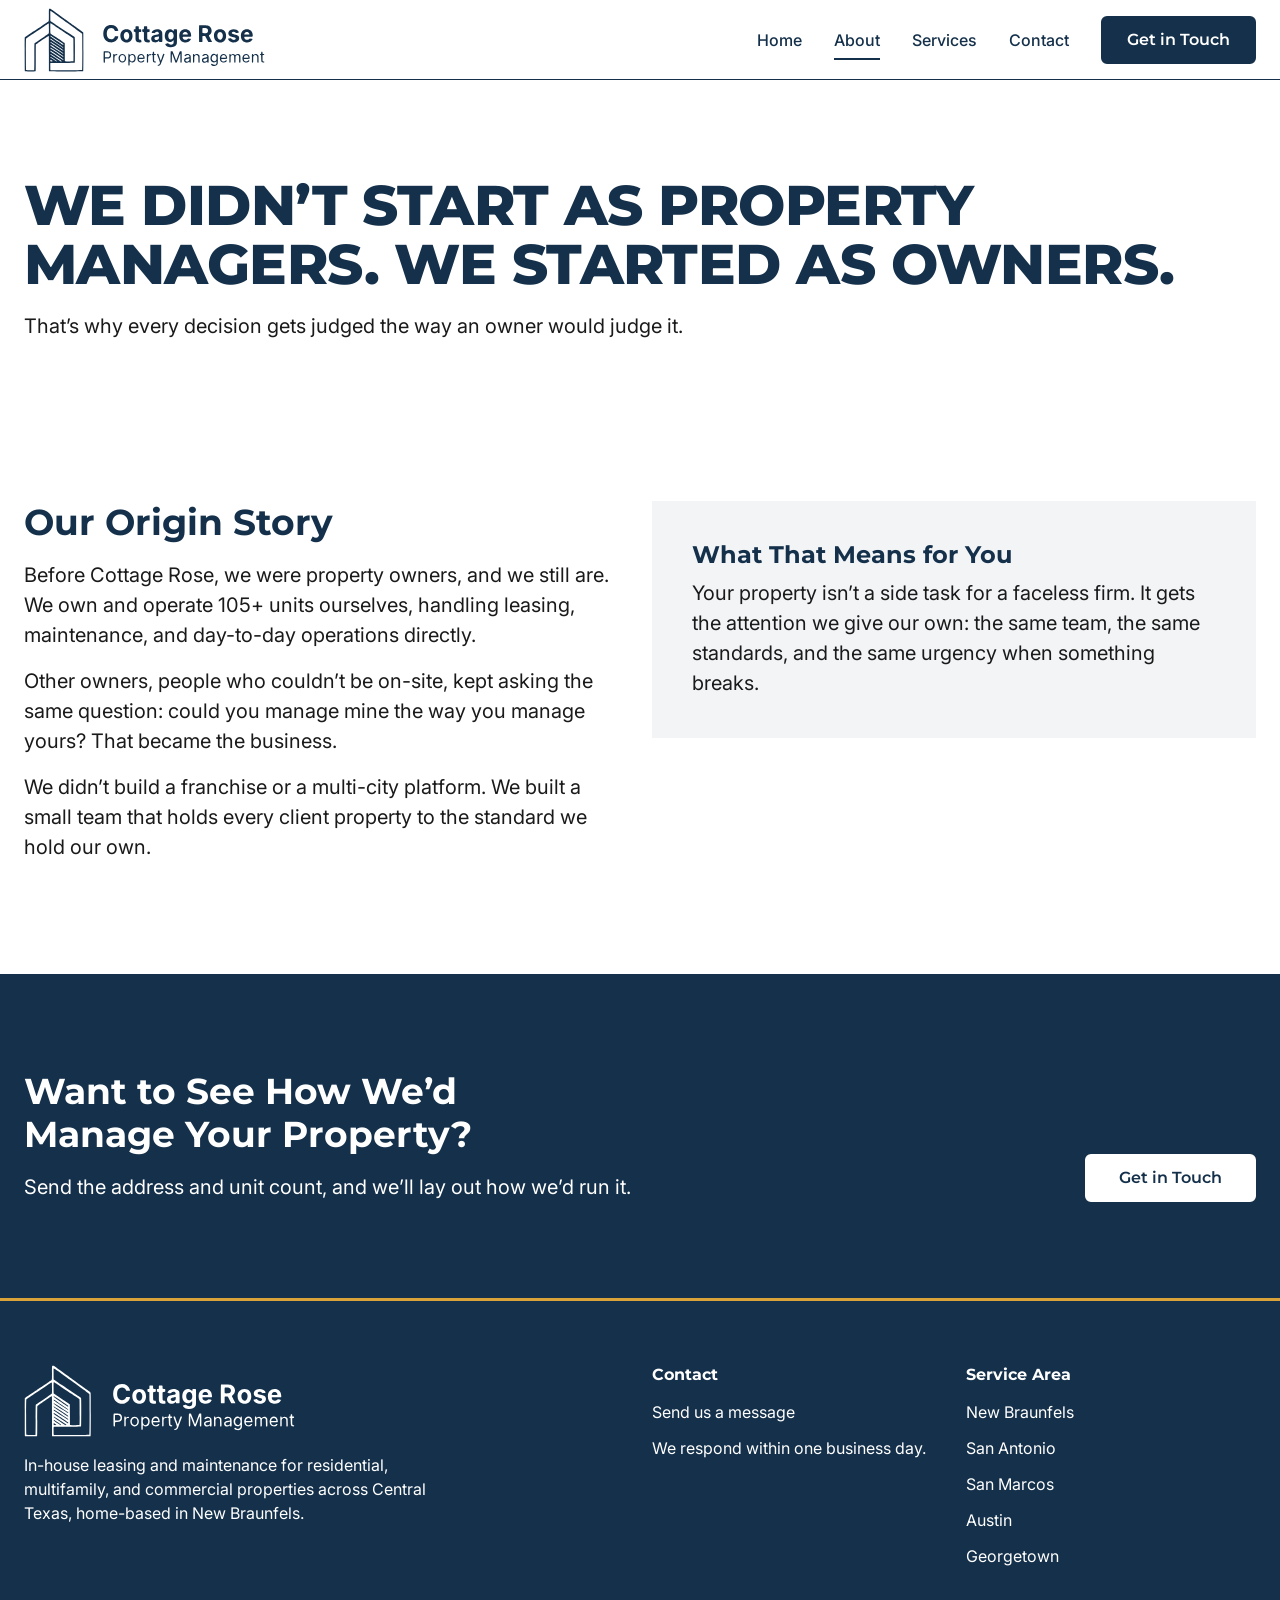
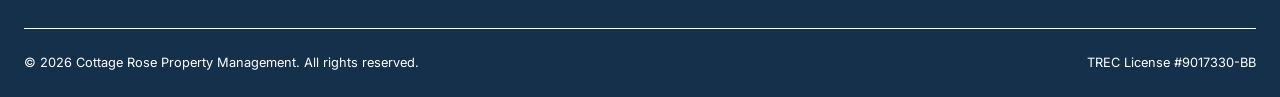
==== commit 6aac48a4: "Copy pass: give each idea one home, cut repetition and filler In-house/no-markup/one-team now lives " ====
--- a/about.html
+++ b/about.html
@@ -46,7 +46,7 @@
     <section class="page-hero">
       <div class="container">
         <h1>We Didn’t Start as Property Managers. We Started as Owners.</h1>
-        <p class="lede">That distinction shapes everything about how we run this company.</p>
+        <p class="lede">That’s why every decision gets judged the way an owner would judge it.</p>
       </div>
     </section>
 
@@ -54,14 +54,14 @@
       <div class="container two-col">
         <div class="reveal">
           <h2>Our Origin Story</h2>
-          <p>Before Cottage Rose Management existed, we were already property owners &mdash; and we still are. We own and manage 105+&nbsp;units of our own in the area, handling leasing, maintenance, and day-to-day operations directly, the way any hands-on owner does.</p>
-          <p>Cottage Rose Management grew out of that experience. Other owners &mdash; ones who couldn’t be on-site as often as they’d like &mdash; kept asking the same question: could we manage their property the way we manage our own? That became the business.</p>
-          <p>We didn’t build a franchise or a multi-city platform. We built a small, in-house team that applies the same operating standard we hold ourselves to on every property we manage for someone else.</p>
+          <p>Before Cottage Rose, we were property owners, and we still are. We own and operate 105+&nbsp;units ourselves, handling leasing, maintenance, and day-to-day operations directly.</p>
+          <p>Other owners, people who couldn’t be on-site, kept asking the same question: could you manage mine the way you manage yours? That became the business.</p>
+          <p>We didn’t build a franchise or a multi-city platform. We built a small team that holds every client property to the standard we hold our own.</p>
         </div>
         <div class="reveal">
           <div class="callout">
             <h3>What That Means for You</h3>
-            <p>Your property isn’t a side task handed off to a faceless firm or a rotating cast of vendors. It’s managed by a team that runs its own rental community the same way, every day &mdash; leasing, maintenance, and accountability handled in-house, with the same standard of care whether the property is ours or yours.</p>
+            <p>Your property isn’t a side task for a faceless firm. It gets the attention we give our own: the same team, the same standards, and the same urgency when something breaks.</p>
           </div>
         </div>
       </div>
@@ -71,7 +71,7 @@
       <div class="container">
         <div class="reveal">
           <h2>Want to See How We’d Manage Your Property?</h2>
-          <p class="lede">Tell us about it and we’ll follow up within one business day.</p>
+          <p class="lede">Send the address and unit count, and we’ll lay out how we’d run it.</p>
           <div class="hero-actions">
             <a href="contact.html" class="btn btn-primary">Get in Touch</a>
           </div>
